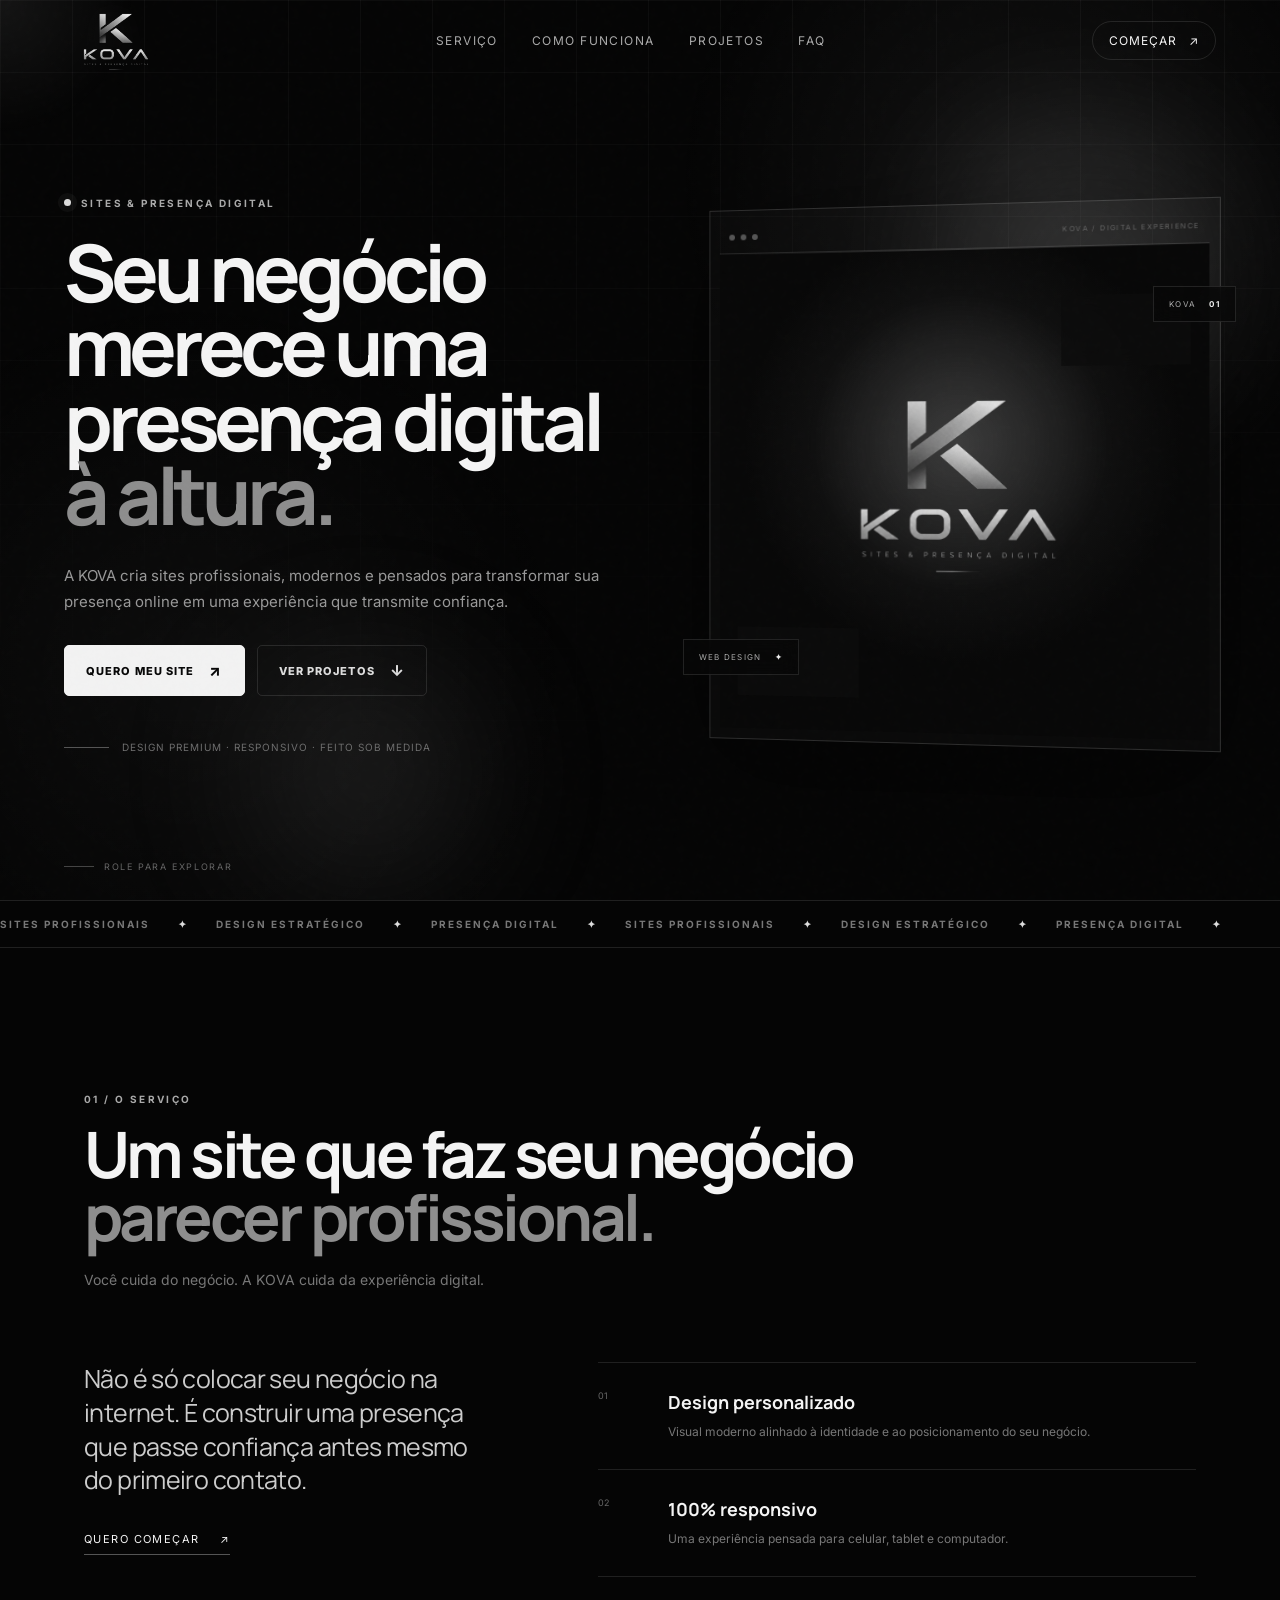
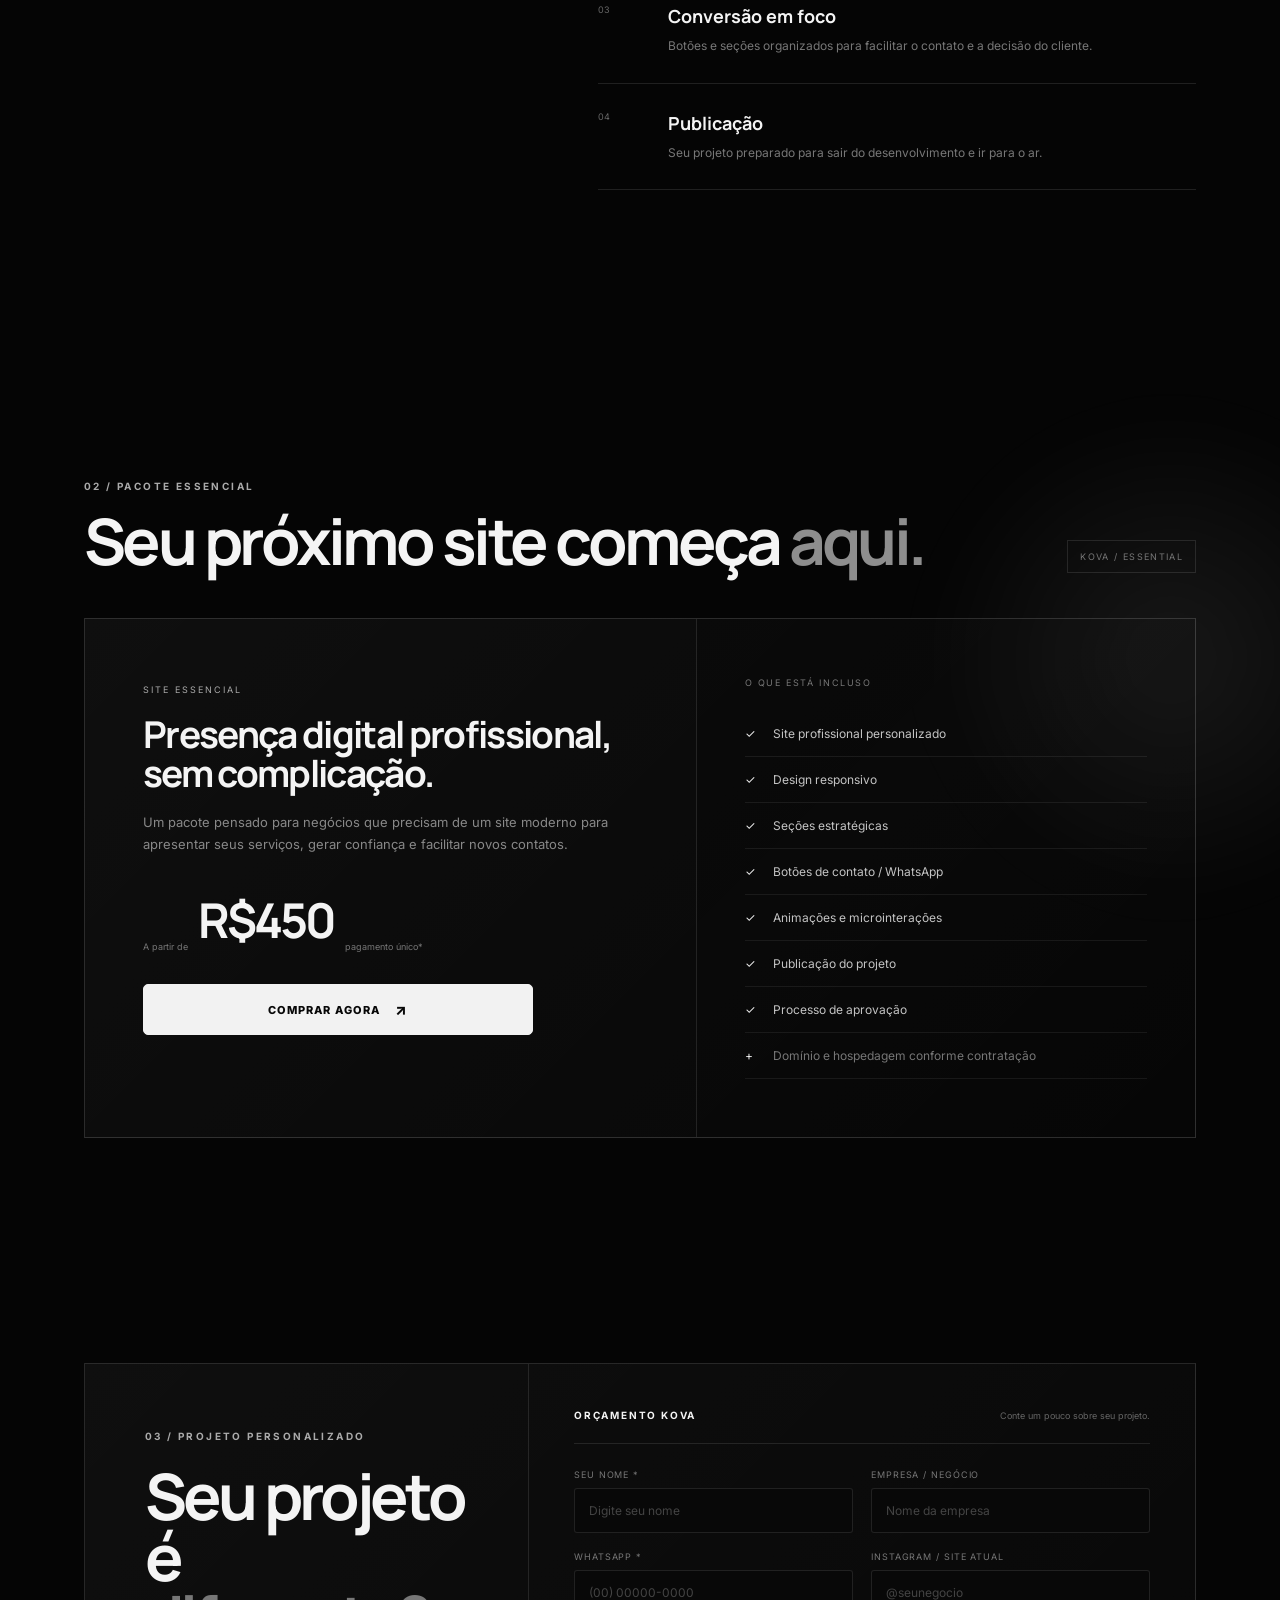
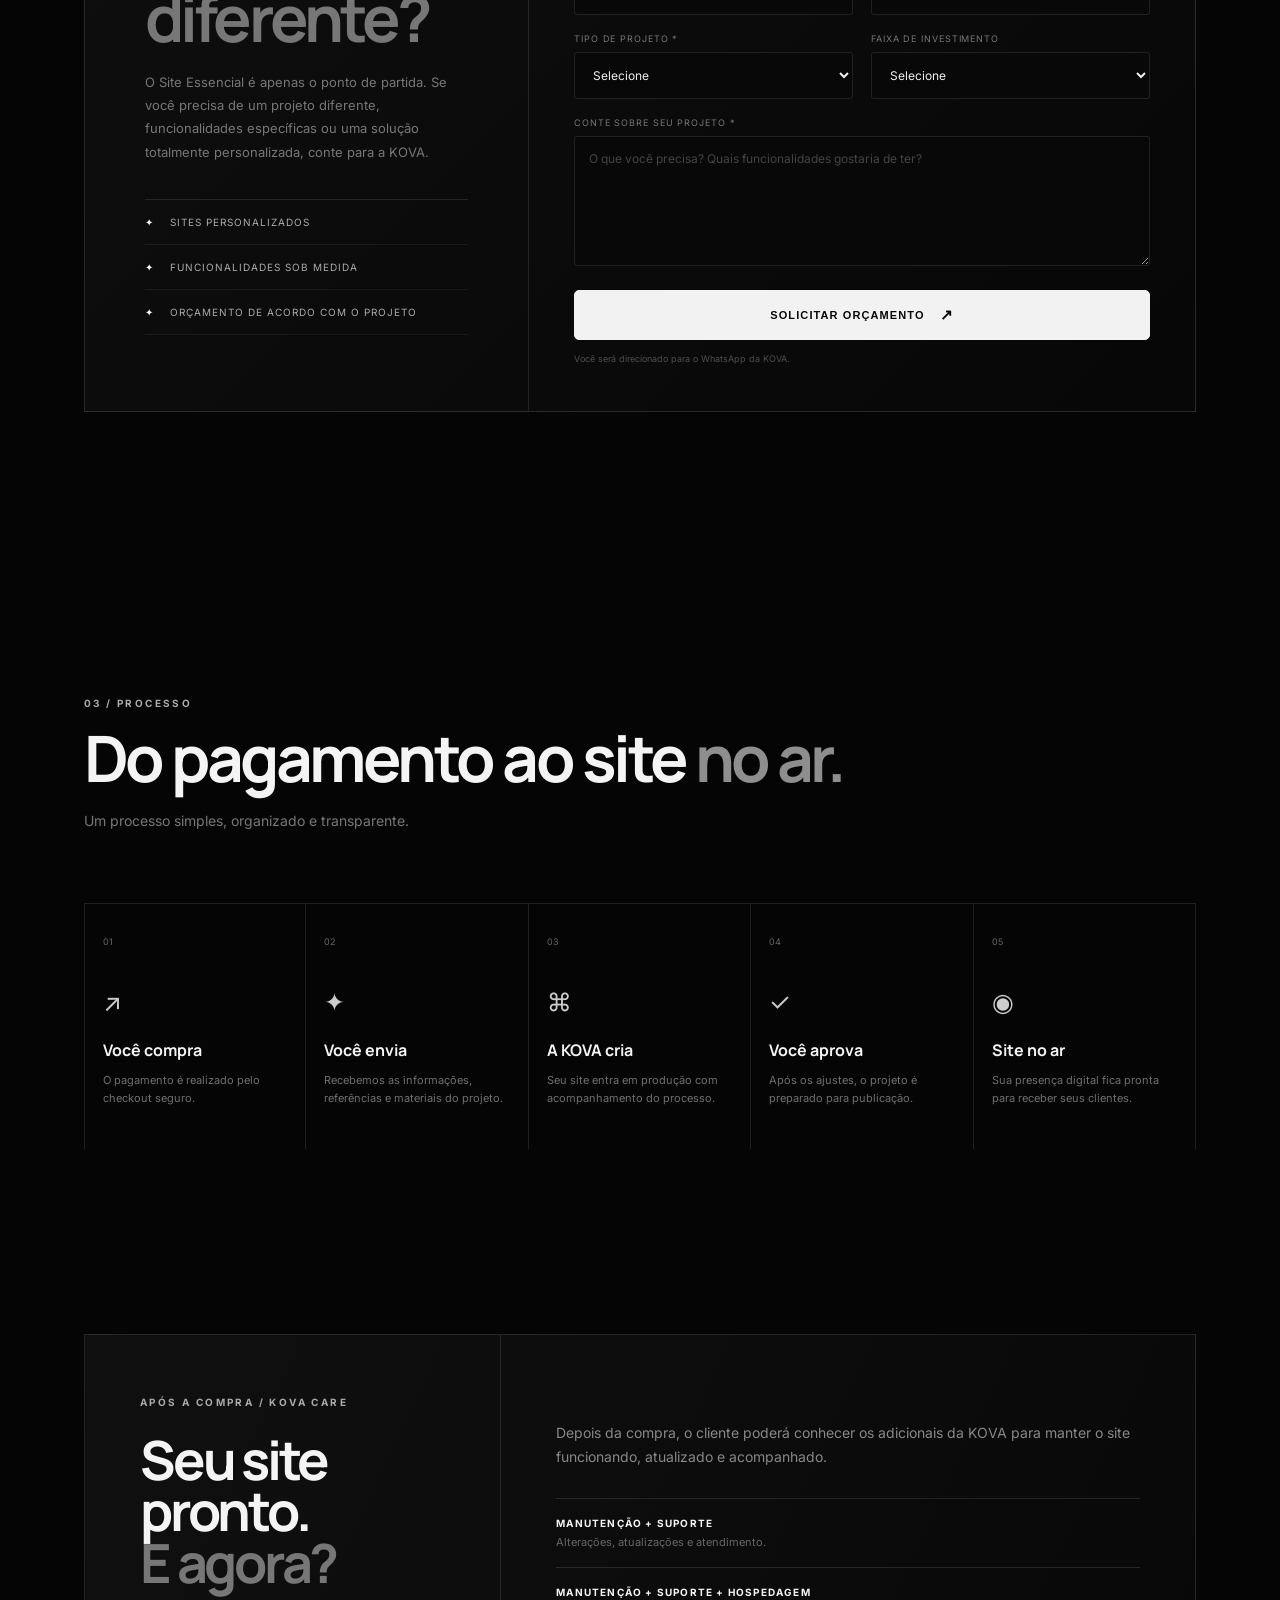
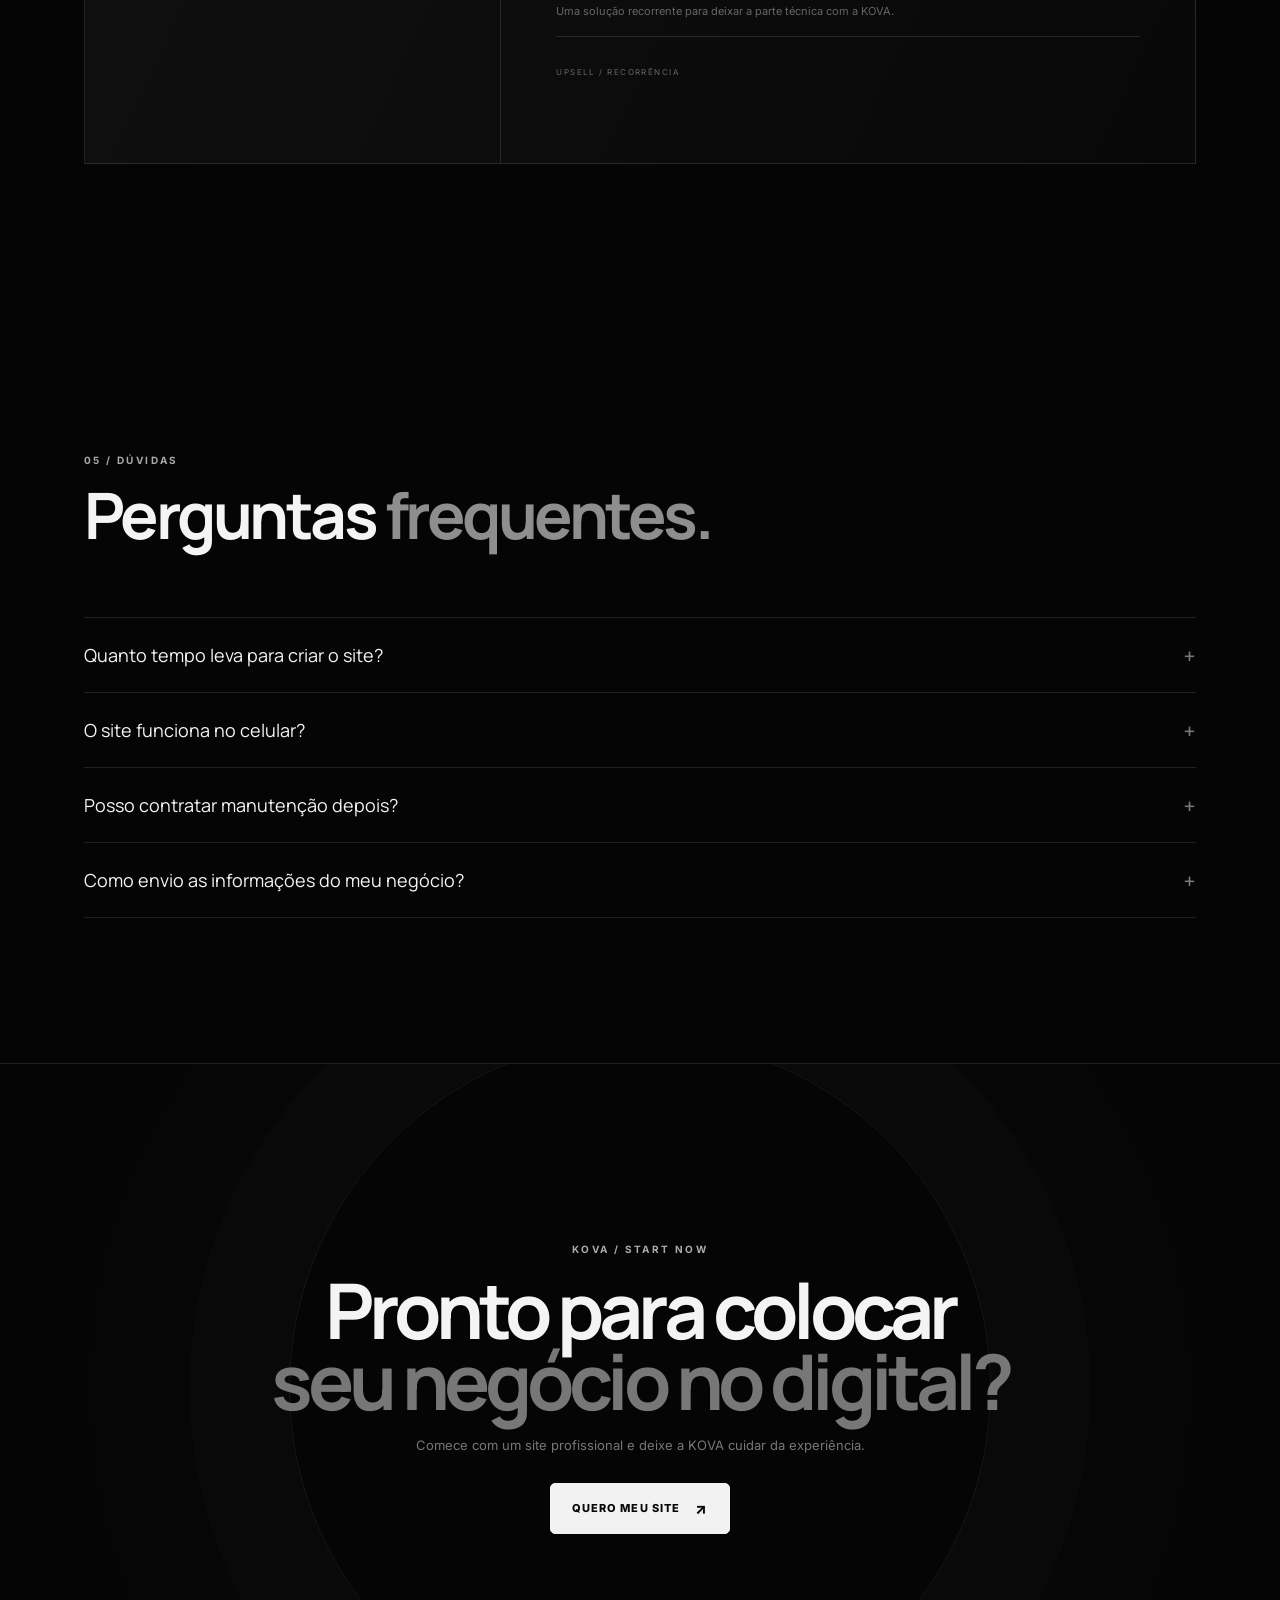
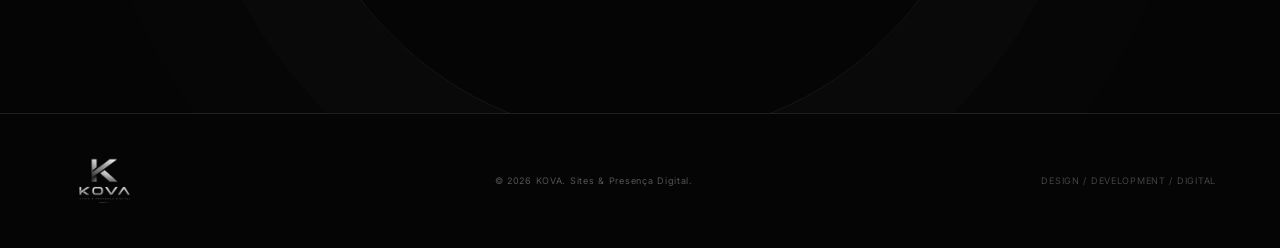
==== index.html @ ad733128 "Add files via upload" ====
<!DOCTYPE html>
<html lang="pt-BR">
<head>
  <meta charset="UTF-8">
  <meta name="viewport" content="width=device-width, initial-scale=1.0">
  <meta name="description" content="KOVA — Sites & Presença Digital. Sites profissionais para negócios que querem crescer no digital.">
  <title>KOVA AGENCYA-Sites & Presença Digital</title>
  <link rel="preconnect" href="https://fonts.googleapis.com">
  <link rel="preconnect" href="https://fonts.gstatic.com" crossorigin>
  <link href="https://fonts.googleapis.com/css2?family=Inter:wght@400;500;600;700;800&family=Manrope:wght@500;600;700;800&display=swap" rel="stylesheet">
  <link rel="stylesheet" href="style.css">
</head>
<body>
  <div class="noise"></div>
  <div class="cursor-glow"></div>

  <header class="header" id="header">
    <a class="brand" href="#inicio" aria-label="KOVA">
      <img src="kova-logo.png" alt="KOVA — Sites & Presença Digital">
    </a>
    <nav class="nav">
      <a href="#servico">Serviço</a>
      <a href="#processo">Como funciona</a>
      <a href="#projetos">Projetos</a>
      <a href="#faq">FAQ</a>
    </nav>
    <a class="header-cta" href="#comprar">Começar <span>↗</span></a>
    <button class="menu-btn" aria-label="Abrir menu"><span></span><span></span></button>
  </header>

  <main id="inicio">
    <section class="hero">
      <div class="hero-grid"></div>
      <div class="orb orb-a"></div>
      <div class="orb orb-b"></div>

      <div class="hero-content reveal">
        <div class="eyebrow"><span class="pulse"></span> SITES & PRESENÇA DIGITAL</div>
        <h1>Seu negócio merece uma presença digital <em>à altura.</em></h1>
        <p class="hero-copy">
          A KOVA cria sites profissionais, modernos e pensados para transformar sua presença online em uma experiência que transmite confiança.
        </p>
        <div class="hero-actions">
          <a class="btn btn-primary magnetic" href="#comprar">Quero meu site <span>↗</span></a>
          <a class="btn btn-ghost" href="#projetos">Ver projetos <span>↓</span></a>
        </div>
        <div class="hero-proof">
          <div class="proof-line"></div>
          <span>Design premium · Responsivo · Feito sob medida</span>
        </div>
      </div>

      <div class="hero-visual reveal delay-2">
        <div class="visual-frame">
          <div class="frame-top">
            <span class="window-dot"></span><span class="window-dot"></span><span class="window-dot"></span>
            <span class="frame-label">KOVA / DIGITAL EXPERIENCE</span>
          </div>
          <div class="visual-screen">
            <div class="screen-glow"></div>
            <div class="screen-logo">
              <img src="kova-logo.png" alt="">
            </div>
            <div class="screen-card card-one"><span>01</span><b>Presença</b><small>que posiciona.</small></div>
            <div class="screen-card card-two"><span>02</span><b>Design</b><small>que comunica.</small></div>
            <div class="scan-line"></div>
          </div>
        </div>
        <div class="float-tag tag-one">WEB DESIGN <b>✦</b></div>
        <div class="float-tag tag-two">KOVA <b>01</b></div>
      </div>
      <div class="scroll-note"><span></span> role para explorar</div>
    </section>

    <section class="marquee-section" aria-hidden="true">
      <div class="marquee-track">
        <span>SITES PROFISSIONAIS</span><i>✦</i><span>DESIGN ESTRATÉGICO</span><i>✦</i><span>PRESENÇA DIGITAL</span><i>✦</i>
        <span>SITES PROFISSIONAIS</span><i>✦</i><span>DESIGN ESTRATÉGICO</span><i>✦</i><span>PRESENÇA DIGITAL</span><i>✦</i>
      </div>
    </section>

    <section class="section service" id="servico">
      <div class="section-heading reveal">
        <div class="section-kicker">01 / O SERVIÇO</div>
        <h2>Um site que faz seu negócio <span>parecer profissional.</span></h2>
        <p>Você cuida do negócio. A KOVA cuida da experiência digital.</p>
      </div>

      <div class="service-grid">
        <div class="service-copy reveal">
          <p class="large-text">Não é só colocar seu negócio na internet. É construir uma presença que passe confiança antes mesmo do primeiro contato.</p>
          <a href="#comprar" class="text-link">Quero começar <span>↗</span></a>
        </div>
        <div class="features">
          <article class="feature reveal"><span class="feature-number">01</span><div><h3>Design personalizado</h3><p>Visual moderno alinhado à identidade e ao posicionamento do seu negócio.</p></div></article>
          <article class="feature reveal"><span class="feature-number">02</span><div><h3>100% responsivo</h3><p>Uma experiência pensada para celular, tablet e computador.</p></div></article>
          <article class="feature reveal"><span class="feature-number">03</span><div><h3>Conversão em foco</h3><p>Botões e seções organizados para facilitar o contato e a decisão do cliente.</p></div></article>
          <article class="feature reveal"><span class="feature-number">04</span><div><h3>Publicação</h3><p>Seu projeto preparado para sair do desenvolvimento e ir para o ar.</p></div></article>
        </div>
      </div>
    </section>

    <section class="section package" id="comprar">
      <div class="package-glow"></div>
      <div class="package-head reveal">
        <div>
          <div class="section-kicker">02 / PACOTE ESSENCIAL</div>
          <h2>Seu próximo site começa <span>aqui.</span></h2>
        </div>
        <div class="package-badge">KOVA / ESSENTIAL</div>
      </div>

      <div class="package-card reveal">
        <div class="package-main">
          <span class="package-label">SITE ESSENCIAL</span>
          <h3>Presença digital profissional, sem complicação.</h3>
          <p>Um pacote pensado para negócios que precisam de um site moderno para apresentar seus serviços, gerar confiança e facilitar novos contatos.</p>
          <div class="price"><small>A partir de</small><strong>R$450</strong><small>pagamento único*</small></div>
          <a class="btn btn-primary full magnetic" href="https://pay.kiwify.com.br/kYKpDOh" target="_blank" rel="noopener">Comprar agora <span>↗</span></a>
          <small class="fineprint"></small>
        </div>
        <div class="package-list">
          <div class="included-title">O que está incluso</div>
          <div class="included"><span>✓</span> Site profissional personalizado</div>
          <div class="included"><span>✓</span> Design responsivo</div>
          <div class="included"><span>✓</span> Seções estratégicas</div>
          <div class="included"><span>✓</span> Botões de contato / WhatsApp</div>
          <div class="included"><span>✓</span> Animações e microinterações</div>
          <div class="included"><span>✓</span> Publicação do projeto</div>
          <div class="included"><span>✓</span> Processo de aprovação</div>
          <div class="included muted"><span>+</span> Domínio e hospedagem conforme contratação</div>
        </div>
      </div>
    </section>
<!-- ORÇAMENTO PERSONALIZADO -->
<section class="quote-section" id="orcamento">
  <div class="quote-container">

    <div class="quote-content">
      <span class="section-kicker">03 / PROJETO PERSONALIZADO</span>

      <h2>
        Seu projeto é
        <span>diferente?</span>
      </h2>

      <p>
        O Site Essencial é apenas o ponto de partida.
        Se você precisa de um projeto diferente, funcionalidades
        específicas ou uma solução totalmente personalizada,
        conte para a KOVA.
      </p>

      <div class="quote-benefits">
        <div>
          <span>✦</span>
          Sites personalizados
        </div>

        <div>
          <span>✦</span>
          Funcionalidades sob medida
        </div>

        <div>
          <span>✦</span>
          Orçamento de acordo com o projeto
        </div>
      </div>
    </div>

    <div class="quote-form-box">

      <div class="form-title">
        <strong>ORÇAMENTO KOVA</strong>
        <span>Conte um pouco sobre seu projeto.</span>
      </div>

      <form id="quoteForm">

        <div class="form-row">

          <label>
            Seu nome *
            <input
              type="text"
              name="nome"
              placeholder="Digite seu nome"
              required
            >
          </label>

          <label>
            Empresa / negócio
            <input
              type="text"
              name="empresa"
              placeholder="Nome da empresa"
            >
          </label>

        </div>

        <div class="form-row">

          <label>
            WhatsApp *
            <input
              type="tel"
              name="whatsapp"
              placeholder="(00) 00000-0000"
              required
            >
          </label>

          <label>
            Instagram / site atual
            <input
              type="text"
              name="instagram"
              placeholder="@seunegocio"
            >
          </label>

        </div>

        <div class="form-row">

          <label>
            Tipo de projeto *
            <select name="tipo" required>
              <option value="">Selecione</option>
              <option>Site institucional</option>
              <option>Landing Page</option>
              <option>Portfólio</option>
              <option>Loja virtual</option>
              <option>Sistema / plataforma</option>
              <option>Outro</option>
            </select>
          </label>

          <label>
            Faixa de investimento
            <select name="orcamento">
              <option value="">Selecione</option>
              <option>Até R$ 500</option>
              <option>R$ 500 – R$ 1.000</option>
              <option>R$ 1.000 – R$ 2.500</option>
              <option>R$ 2.500+</option>
              <option>Ainda não sei</option>
            </select>
          </label>

        </div>

        <label class="textarea-label">
          Conte sobre seu projeto *
          <textarea
            name="projeto"
            placeholder="O que você precisa? Quais funcionalidades gostaria de ter?"
            required
          ></textarea>
        </label>

        <button type="submit" class="btn btn-primary quote-button">
          Solicitar orçamento
          <span>↗</span>
        </button>

        <small class="form-note">
          Você será direcionado para o WhatsApp da KOVA.
        </small>

      </form>

    </div>

  </div>
</section>
    
    <section class="section process" id="processo">
      <div class="section-heading reveal">
        <div class="section-kicker">03 / PROCESSO</div>
        <h2>Do pagamento ao site <span>no ar.</span></h2>
        <p>Um processo simples, organizado e transparente.</p>
      </div>

      <div class="process-line">
        <article class="process-step reveal"><span>01</span><div class="step-icon">↗</div><h3>Você compra</h3><p>O pagamento é realizado pelo checkout seguro.</p></article>
        <article class="process-step reveal"><span>02</span><div class="step-icon">✦</div><h3>Você envia</h3><p>Recebemos as informações, referências e materiais do projeto.</p></article>
        <article class="process-step reveal"><span>03</span><div class="step-icon">⌘</div><h3>A KOVA cria</h3><p>Seu site entra em produção com acompanhamento do processo.</p></article>
        <article class="process-step reveal"><span>04</span><div class="step-icon">✓</div><h3>Você aprova</h3><p>Após os ajustes, o projeto é preparado para publicação.</p></article>
        <article class="process-step reveal"><span>05</span><div class="step-icon">◉</div><h3>Site no ar</h3><p>Sua presença digital fica pronta para receber seus clientes.</p></article>
      </div>
    </section>

    <section class="section upsell">
      <div class="upsell-card reveal">
        <div class="upsell-side">
          <span class="section-kicker">APÓS A COMPRA / KOVA CARE</span>
          <h2>Seu site pronto. <br><span>E agora?</span></h2>
        </div>
        <div class="upsell-copy">
          <p>Depois da compra, o cliente poderá conhecer os adicionais da KOVA para manter o site funcionando, atualizado e acompanhado.</p>
          <div class="upsell-options">
            <div><b>MANUTENÇÃO + SUPORTE</b><span>Alterações, atualizações e atendimento.</span></div>
            <div><b>MANUTENÇÃO + SUPORTE + HOSPEDAGEM</b><span>Uma solução recorrente para deixar a parte técnica com a KOVA.</span></div>
          </div>
          <span class="upsell-tag">UPSELL / RECORRÊNCIA</span>
        </div>
      </div>
    </section>

    <section class="section faq" id="faq">
      <div class="section-heading reveal">
        <div class="section-kicker">05 / DÚVIDAS</div>
        <h2>Perguntas <span>frequentes.</span></h2>
      </div>
      <div class="faq-list">
        <details class="reveal"><summary>Quanto tempo leva para criar o site?<span>+</span></summary><p>O prazo varia de acordo com o projeto e com a velocidade do envio dos materiais. O prazo final é alinhado no início do atendimento.</p></details>
        <details class="reveal"><summary>O site funciona no celular?<span>+</span></summary><p>Sim. O projeto é desenvolvido de forma responsiva para diferentes tamanhos de tela.</p></details>
        <details class="reveal"><summary>Posso contratar manutenção depois?<span>+</span></summary><p>Sim. A proposta da KOVA inclui uma opção de contratação recorrente de manutenção e suporte após a compra.</p></details>
        <details class="reveal"><summary>Como envio as informações do meu negócio?<span>+</span></summary><p>Após a compra, a KOVA pode direcionar você para um formulário, CRM ou WhatsApp para organizar briefing, textos, imagens e referências.</p></details>
      </div>
    </section>

    <section class="final-cta">
      <div class="final-orbit"></div>
      <div class="reveal">
        <div class="section-kicker">KOVA / START NOW</div>
        <h2>Pronto para colocar<br><span>seu negócio no digital?</span></h2>
        <p>Comece com um site profissional e deixe a KOVA cuidar da experiência.</p>
        <a class="btn btn-primary magnetic" href="#comprar">Quero meu site <span>↗</span></a>
      </div>
    </section>
  </main>

  <footer class="footer">
    <div class="footer-brand"><img src="kova-logo.png" alt="KOVA"></div>
    <div>© 2026 KOVA. Sites & Presença Digital.</div>
    <div class="footer-right">DESIGN / DEVELOPMENT / DIGITAL</div>
  </footer>

  <script src="script.js"></script>
</body>
</html>
---- style.css ----
*{margin:0;padding:0;box-sizing:border-box}
:root{--bg:#050505;--surface:#0b0b0b;--surface2:#111;--line:rgba(255,255,255,.11);--text:#f4f4f4;--muted:#969696;--silver:#cfcfcf;--max:1240px}
html{scroll-behavior:smooth}
body{font-family:Inter,Arial,sans-serif;background:var(--bg);color:var(--text);overflow-x:hidden}
body:before{content:"";position:fixed;inset:0;background:radial-gradient(circle at 80% 20%,rgba(255,255,255,.055),transparent 28%),radial-gradient(circle at 15% 75%,rgba(255,255,255,.035),transparent 30%);pointer-events:none;z-index:-3}
.noise{position:fixed;inset:0;opacity:.035;pointer-events:none;z-index:20;background-image:url("data:image/svg+xml,%3Csvg viewBox='0 0 160 160' xmlns='http://www.w3.org/2000/svg'%3E%3Cfilter id='n'%3E%3CfeTurbulence type='fractalNoise' baseFrequency='.8' numOctaves='4' stitchTiles='stitch'/%3E%3C/filter%3E%3Crect width='100%25' height='100%25' filter='url(%23n)' opacity='.35'/%3E%3C/svg%3E")}
.cursor-glow{position:fixed;width:280px;height:280px;border-radius:50%;background:radial-gradient(circle,rgba(255,255,255,.065),transparent 68%);transform:translate(-50%,-50%);pointer-events:none;z-index:-1}
a{color:inherit;text-decoration:none}.header{height:82px;position:fixed;top:0;left:0;right:0;z-index:50;display:flex;align-items:center;justify-content:space-between;padding:0 5vw;border-bottom:1px solid transparent;transition:.35s;background:rgba(5,5,5,0)}
.header.scrolled{background:rgba(5,5,5,.78);backdrop-filter:blur(18px);border-color:var(--line)}
.brand img{width:105px;height:auto;display:block;filter:drop-shadow(0 0 14px rgba(255,255,255,.08))}
.nav{display:flex;gap:34px;font-size:12px;text-transform:uppercase;letter-spacing:.12em;color:#aaa}.nav a{transition:.25s}.nav a:hover{color:#fff}
.header-cta{border:1px solid var(--line);padding:11px 16px;border-radius:100px;font-size:12px;text-transform:uppercase;letter-spacing:.08em}.header-cta span{margin-left:8px}.menu-btn{display:none;background:none;border:0;color:#fff}
.hero{min-height:100svh;position:relative;display:grid;grid-template-columns:1fr .9fr;align-items:center;gap:5vw;max-width:1400px;margin:auto;padding:130px 5vw 80px;overflow:hidden}
.hero-grid{position:absolute;inset:0;background-image:linear-gradient(rgba(255,255,255,.035) 1px,transparent 1px),linear-gradient(90deg,rgba(255,255,255,.035) 1px,transparent 1px);background-size:72px 72px;mask-image:linear-gradient(to bottom,black,transparent 85%);pointer-events:none}
.hero-content{position:relative;z-index:2}.eyebrow,.section-kicker{font-size:10px;letter-spacing:.24em;color:#aaa;font-weight:700}.eyebrow{display:flex;align-items:center;gap:10px;margin-bottom:26px}.pulse{width:7px;height:7px;border-radius:50%;background:#ddd;box-shadow:0 0 0 6px rgba(255,255,255,.04);animation:pulse 1.8s infinite}
h1,h2,h3{font-family:Manrope,Inter,sans-serif}h1{font-size:clamp(48px,6.2vw,92px);line-height:.94;letter-spacing:-.065em;max-width:820px}h1 em,h2 span,.large-text span{font-style:normal;color:#8e8e8e}
.hero-copy{max-width:590px;color:#999;line-height:1.75;font-size:15px;margin:30px 0}.hero-actions{display:flex;gap:12px;flex-wrap:wrap}.btn{display:inline-flex;align-items:center;justify-content:center;gap:15px;padding:15px 21px;border-radius:5px;text-transform:uppercase;font-size:11px;font-weight:800;letter-spacing:.1em;transition:transform .3s,background .3s,border .3s}.btn span{font-size:15px}.btn-primary{background:#f2f2f2;color:#080808;border:1px solid #f2f2f2}.btn-primary:hover{background:#fff;transform:translateY(-3px)}.btn-ghost{border:1px solid var(--line);color:#ddd}.btn-ghost:hover{border-color:#777;transform:translateY(-3px)}
.hero-proof{display:flex;align-items:center;gap:13px;margin-top:45px;color:#6e6e6e;font-size:10px;text-transform:uppercase;letter-spacing:.1em}.proof-line{height:1px;width:45px;background:#555}
.hero-visual{position:relative;z-index:2;display:flex;justify-content:center;align-items:center}.visual-frame{width:min(540px,100%);aspect-ratio:1/1.05;border:1px solid rgba(255,255,255,.14);padding:10px;background:rgba(255,255,255,.018);box-shadow:0 30px 100px rgba(0,0,0,.55);transform:perspective(1200px) rotateY(-7deg);animation:float 6s ease-in-out infinite}.frame-top{height:34px;display:flex;align-items:center;gap:6px;border-bottom:1px solid var(--line);padding:0 10px}.window-dot{width:6px;height:6px;border-radius:50%;background:#555}.frame-label{margin-left:auto;font-size:7px;letter-spacing:.2em;color:#666}.visual-screen{position:relative;height:calc(100% - 34px);overflow:hidden;background:radial-gradient(circle at 50% 40%,#202020,#080808 58%)}.screen-glow{position:absolute;width:330px;height:330px;left:50%;top:40%;transform:translate(-50%,-50%);border-radius:50%;background:radial-gradient(circle,rgba(255,255,255,.13),transparent 66%);filter:blur(5px)}.screen-logo{position:absolute;left:50%;top:48%;transform:translate(-50%,-50%);width:65%;opacity:.9}.screen-logo img{width:100%;display:block}.screen-card{position:absolute;padding:13px 16px;background:rgba(12,12,12,.78);border:1px solid rgba(255,255,255,.13);backdrop-filter:blur(10px);display:flex;flex-direction:column;gap:3px;min-width:125px}.screen-card span{font-size:8px;color:#777}.screen-card b{font-size:12px}.screen-card small{font-size:8px;color:#777}.card-one{left:4%;bottom:7%}.card-two{right:4%;top:10%}.scan-line{position:absolute;left:0;right:0;height:1px;background:linear-gradient(90deg,transparent,#fff,transparent);opacity:.18;animation:scan 4s linear infinite}.float-tag{position:absolute;border:1px solid var(--line);background:rgba(7,7,7,.72);backdrop-filter:blur(10px);padding:12px 15px;font-size:8px;letter-spacing:.16em;color:#aaa}.float-tag b{color:#eee;margin-left:10px}.tag-one{left:-18px;bottom:13%;animation:float 5s 1s ease-in-out infinite}.tag-two{right:-20px;top:15%;animation:float 5s .3s ease-in-out infinite}
.orb{position:absolute;border-radius:50%;filter:blur(80px);opacity:.14;pointer-events:none}.orb-a{width:260px;height:260px;background:#fff;right:5%;top:15%}.orb-b{width:220px;height:220px;background:#aaa;left:20%;bottom:2%}.scroll-note{position:absolute;bottom:28px;left:5vw;font-size:9px;color:#666;text-transform:uppercase;letter-spacing:.18em;display:flex;gap:10px;align-items:center}.scroll-note span{width:30px;height:1px;background:#444}
.marquee-section{overflow:hidden;border-top:1px solid var(--line);border-bottom:1px solid var(--line);padding:17px 0}.marquee-track{width:max-content;display:flex;align-items:center;gap:28px;animation:marquee 24s linear infinite;color:#777;font-size:10px;font-weight:700;letter-spacing:.2em}.marquee-track i{font-style:normal;color:#ddd}
.section{max-width:1240px;margin:auto;padding:145px 5vw}.section-heading{max-width:850px;margin-bottom:70px}.section-heading h2,.package-head h2{font-size:clamp(38px,5vw,68px);line-height:.98;letter-spacing:-.055em;margin-top:18px}.section-heading p{color:#777;margin-top:20px;line-height:1.7;font-size:14px}
.service-grid{display:grid;grid-template-columns:.8fr 1.2fr;gap:9vw}.large-text{font-family:Manrope,sans-serif;font-size:25px;line-height:1.35;letter-spacing:-.025em;color:#ccc;max-width:440px}.text-link{display:inline-flex;margin-top:35px;padding-bottom:8px;border-bottom:1px solid #555;font-size:11px;text-transform:uppercase;letter-spacing:.13em}.text-link span{margin-left:20px}.features{border-top:1px solid var(--line)}.feature{display:grid;grid-template-columns:50px 1fr;gap:20px;padding:27px 0;border-bottom:1px solid var(--line)}.feature-number{font-size:9px;color:#666}.feature h3{font-size:18px;margin-bottom:8px}.feature p{font-size:12px;color:#777;line-height:1.65;max-width:520px}
.package{position:relative}.package-glow{position:absolute;width:550px;height:550px;right:-15%;top:5%;background:radial-gradient(circle,rgba(255,255,255,.08),transparent 65%);filter:blur(30px);pointer-events:none}.package-head{display:flex;justify-content:space-between;align-items:end;margin-bottom:45px;position:relative}.package-badge{font-size:9px;letter-spacing:.15em;color:#777;border:1px solid var(--line);padding:10px 12px}.package-card{display:grid;grid-template-columns:1.1fr .9fr;border:1px solid rgba(255,255,255,.14);background:linear-gradient(135deg,rgba(255,255,255,.045),rgba(255,255,255,.012));position:relative;overflow:hidden}.package-main{padding:58px}.package-label{font-size:9px;letter-spacing:.22em;color:#aaa}.package-main h3{font-size:37px;line-height:1.05;letter-spacing:-.045em;max-width:580px;margin:18px 0}.package-main>p{color:#888;line-height:1.7;font-size:13px;max-width:520px}.price{margin:32px 0;display:flex;align-items:end;gap:10px}.price small{font-size:9px;color:#777}.price strong{font-family:Manrope;font-size:48px;letter-spacing:-.06em}.full{width:min(100%,390px)}.fineprint{display:block;color:#555;font-size:9px;margin-top:12px}.package-list{border-left:1px solid var(--line);padding:58px 48px;background:rgba(0,0,0,.18)}.included-title{font-size:9px;text-transform:uppercase;letter-spacing:.18em;color:#777;margin-bottom:23px}.included{font-size:12px;color:#c4c4c4;padding:15px 0;border-bottom:1px solid rgba(255,255,255,.07)}.included span{display:inline-block;width:25px;color:#eee}.included.muted{color:#777}
.process-line{display:grid;grid-template-columns:repeat(5,1fr);border-top:1px solid var(--line)}.process-step{padding:25px 18px 0;border-right:1px solid var(--line);min-height:245px}.process-step:first-child{border-left:1px solid var(--line)}.process-step>span{font-size:9px;color:#666}.step-icon{font-size:25px;margin:38px 0 22px;color:#ccc}.process-step h3{font-size:16px;margin-bottom:10px}.process-step p{font-size:11px;color:#707070;line-height:1.65}
.projects{max-width:1400px}.project-grid{display:grid;grid-template-columns:repeat(3,1fr);gap:12px}.project-card{height:460px;position:relative;overflow:hidden;border:1px solid var(--line);padding:28px;display:flex;flex-direction:column;justify-content:space-between;transition:transform .4s,border .4s}.project-card:hover{transform:translateY(-7px);border-color:#555}.project-card:before{content:"";position:absolute;inset:0;background:linear-gradient(135deg,rgba(255,255,255,.08),transparent 50%);opacity:.7}.project-dark{background:linear-gradient(145deg,#1a1a1a,#070707)}.project-photo{background:linear-gradient(145deg,#252525,#0c0c0c)}.project-tech{background:radial-gradient(circle at 70% 30%,#292929,#070707 60%)}.project-number,.project-type,.project-title,.project-arrow{position:relative;z-index:1}.project-number{font-size:10px;color:#777}.project-type{font-size:8px;letter-spacing:.18em;color:#888}.project-title{font-family:Manrope;font-size:28px;line-height:.94;letter-spacing:-.05em}.project-title em{font-style:normal;color:#777}.project-arrow{font-size:20px;position:absolute;right:28px;bottom:28px}.project-note{font-size:9px;color:#555;margin-top:15px}
.upsell{padding-top:40px}.upsell-card{display:grid;grid-template-columns:.75fr 1.25fr;border:1px solid var(--line);background:linear-gradient(115deg,#101010,#080808);min-height:430px}.upsell-side{padding:55px;border-right:1px solid var(--line)}.upsell-side h2{font-size:54px;line-height:.95;letter-spacing:-.06em;margin-top:24px}.upsell-side h2 span{color:#777}.upsell-copy{padding:55px;display:flex;flex-direction:column;justify-content:center}.upsell-copy>p{color:#888;line-height:1.7;font-size:14px;max-width:580px}.upsell-options{margin:30px 0}.upsell-options div{padding:18px 0;border-top:1px solid var(--line);display:flex;flex-direction:column;gap:6px}.upsell-options div:last-child{border-bottom:1px solid var(--line)}.upsell-options b{font-size:10px;letter-spacing:.12em}.upsell-options span{font-size:11px;color:#666}.upsell-tag{font-size:8px;color:#666;letter-spacing:.18em}
.faq-list{border-top:1px solid var(--line)}details{border-bottom:1px solid var(--line)}summary{list-style:none;cursor:pointer;padding:25px 0;font-family:Manrope;font-size:18px;display:flex;justify-content:space-between}summary::-webkit-details-marker{display:none}summary span{color:#777;font-family:Inter;font-size:20px;transition:.3s}details[open] summary span{transform:rotate(45deg);color:#fff}details p{color:#777;font-size:12px;line-height:1.7;padding:0 50px 25px 0;max-width:760px}
.final-cta{min-height:650px;display:flex;align-items:center;justify-content:center;text-align:center;position:relative;overflow:hidden;border-top:1px solid var(--line)}.final-cta:before{content:"";position:absolute;width:700px;height:700px;border:1px solid rgba(255,255,255,.07);border-radius:50%;box-shadow:0 0 0 100px rgba(255,255,255,.012),0 0 0 200px rgba(255,255,255,.008)}.final-cta h2{font-size:clamp(45px,6vw,82px);line-height:.92;letter-spacing:-.065em;margin:20px 0}.final-cta h2 span{color:#777}.final-cta p{color:#777;font-size:13px;margin-bottom:30px}.footer{min-height:100px;border-top:1px solid var(--line);display:flex;align-items:center;justify-content:space-between;padding:25px 5vw;color:#555;font-size:9px;letter-spacing:.08em}.footer-brand img{width:82px}.footer-right{color:#444}
.reveal{opacity:0;transform:translateY(28px);transition:opacity .8s ease,transform .8s ease}.reveal.visible{opacity:1;transform:translateY(0)}.delay-2{transition-delay:.2s}
@keyframes pulse{50%{box-shadow:0 0 0 10px rgba(255,255,255,0)}}@keyframes float{0%,100%{transform:translateY(0) rotateY(-7deg)}50%{transform:translateY(-10px) rotateY(-7deg)}}@keyframes scan{0%{top:0}100%{top:100%}}@keyframes marquee{to{transform:translateX(-50%)}}
@media(max-width:900px){.nav{display:none}.header{padding:0 6vw}.menu-btn{display:flex;flex-direction:column;gap:5px}.menu-btn span{width:23px;height:1px;background:#fff}.hero{grid-template-columns:1fr;padding:125px 6vw 80px;min-height:auto}.hero-content{padding-top:20px}.hero-visual{margin-top:45px}.visual-frame{transform:none;width:min(520px,100%)}.float-tag{display:none}.scroll-note{display:none}.section{padding:105px 6vw}.service-grid,.package-card,.upsell-card{grid-template-columns:1fr}.package-list{border-left:0;border-top:1px solid var(--line)}.package-main,.package-list,.upsell-side,.upsell-copy{padding:40px 30px}.upsell-side{border-right:0;border-bottom:1px solid var(--line)}.process-line{grid-template-columns:1fr 1fr}.process-step{min-height:220px}.project-grid{grid-template-columns:1fr}.project-card{height:390px}.package-head{display:block}.package-badge{display:inline-block;margin-top:20px}.footer{flex-wrap:wrap;gap:15px}.footer-right{display:none}}
@media(max-width:560px){h1{font-size:47px}.hero-copy{font-size:13px}.hero-actions{display:grid}.btn{width:100%}.visual-frame{aspect-ratio:1/1.05}.section-heading{margin-bottom:48px}.section-heading h2,.package-head h2{font-size:43px}.large-text{font-size:22px}.package-main h3{font-size:30px}.price strong{font-size:42px}.process-line{grid-template-columns:1fr}.process-step{border-left:1px solid var(--line);min-height:auto;padding:25px}.step-icon{margin:25px 0 15px}.project-card{height:350px}.upsell-side h2{font-size:45px}.final-cta{padding:80px 6vw;min-height:560px}.final-cta h2{font-size:48px}.footer{font-size:8px}}

@media(max-width:900px){
  .nav.mobile-open{display:flex;position:absolute;top:82px;left:0;right:0;background:rgba(5,5,5,.97);backdrop-filter:blur(18px);padding:24px 6vw;flex-direction:column;gap:22px;border-bottom:1px solid var(--line)}
}
/* =========================
   ORÇAMENTO PERSONALIZADO
========================= */

.quote-section {
  max-width: 1240px;
  margin: 0 auto;
  padding: 80px 5vw 140px;
}

.quote-container {
  display: grid;
  grid-template-columns: .8fr 1.2fr;
  border: 1px solid rgba(255,255,255,.12);
  background:
    linear-gradient(
      135deg,
      rgba(255,255,255,.045),
      rgba(255,255,255,.01)
    );
  overflow: hidden;
}

.quote-content {
  padding: 60px;
  border-right: 1px solid rgba(255,255,255,.1);
}

.quote-content h2 {
  font-family: Manrope, sans-serif;
  font-size: clamp(42px,5vw,68px);
  line-height: .95;
  letter-spacing: -.06em;
  margin: 22px 0;
}

.quote-content h2 span {
  display: block;
  color: #777;
}

.quote-content p {
  color: #777;
  font-size: 13px;
  line-height: 1.8;
  max-width: 430px;
}

.quote-benefits {
  margin-top: 35px;
  border-top: 1px solid rgba(255,255,255,.1);
}

.quote-benefits div {
  padding: 16px 0;
  border-bottom: 1px solid rgba(255,255,255,.06);
  font-size: 10px;
  color: #aaa;
  text-transform: uppercase;
  letter-spacing: .1em;
}

.quote-benefits span {
  color: #fff;
  margin-right: 12px;
}

.quote-form-box {
  padding: 45px;
}

.form-title {
  display: flex;
  justify-content: space-between;
  align-items: center;
  gap: 20px;
  padding-bottom: 22px;
  margin-bottom: 25px;
  border-bottom: 1px solid rgba(255,255,255,.1);
}

.form-title strong {
  font-size: 10px;
  letter-spacing: .18em;
}

.form-title span {
  color: #666;
  font-size: 9px;
}

.form-row {
  display: grid;
  grid-template-columns: 1fr 1fr;
  gap: 18px;
  margin-bottom: 18px;
}

.quote-form-box label {
  display: flex;
  flex-direction: column;
  gap: 8px;
  color: #777;
  font-size: 9px;
  text-transform: uppercase;
  letter-spacing: .1em;
}

.quote-form-box input,
.quote-form-box select,
.quote-form-box textarea {
  width: 100%;
  padding: 14px;
  border: 1px solid rgba(255,255,255,.1);
  border-radius: 3px;
  outline: none;

  background: #080808;
  color: #eee;

  font-family: Inter, sans-serif;
  font-size: 12px;

  transition: .25s;
}

.quote-form-box input::placeholder,
.quote-form-box textarea::placeholder {
  color: #444;
}

.quote-form-box input:focus,
.quote-form-box select:focus,
.quote-form-box textarea:focus {
  border-color: #777;
  box-shadow: 0 0 0 3px rgba(255,255,255,.025);
}

.quote-form-box select option {
  background: #080808;
}

.textarea-label {
  margin-top: 5px;
}

.quote-form-box textarea {
  min-height: 130px;
  resize: vertical;
}

.quote-button {
  width: 100%;
  margin-top: 24px;
}

.form-note {
  display: block;
  color: #4f4f4f;
  font-size: 9px;
  margin-top: 12px;
  line-height: 1.5;
}


/* CELULAR */

@media (max-width: 900px) {

  .quote-container {
    grid-template-columns: 1fr;
  }

  .quote-content {
    border-right: none;
    border-bottom: 1px solid rgba(255,255,255,.1);
    padding: 40px 30px;
  }

  .quote-form-box {
    padding: 30px;
  }

}

@media (max-width: 600px) {

  .form-row {
    grid-template-columns: 1fr;
  }

  .form-title {
    display: block;
  }

  .form-title span {
    display: block;
    margin-top: 8px;
  }

}
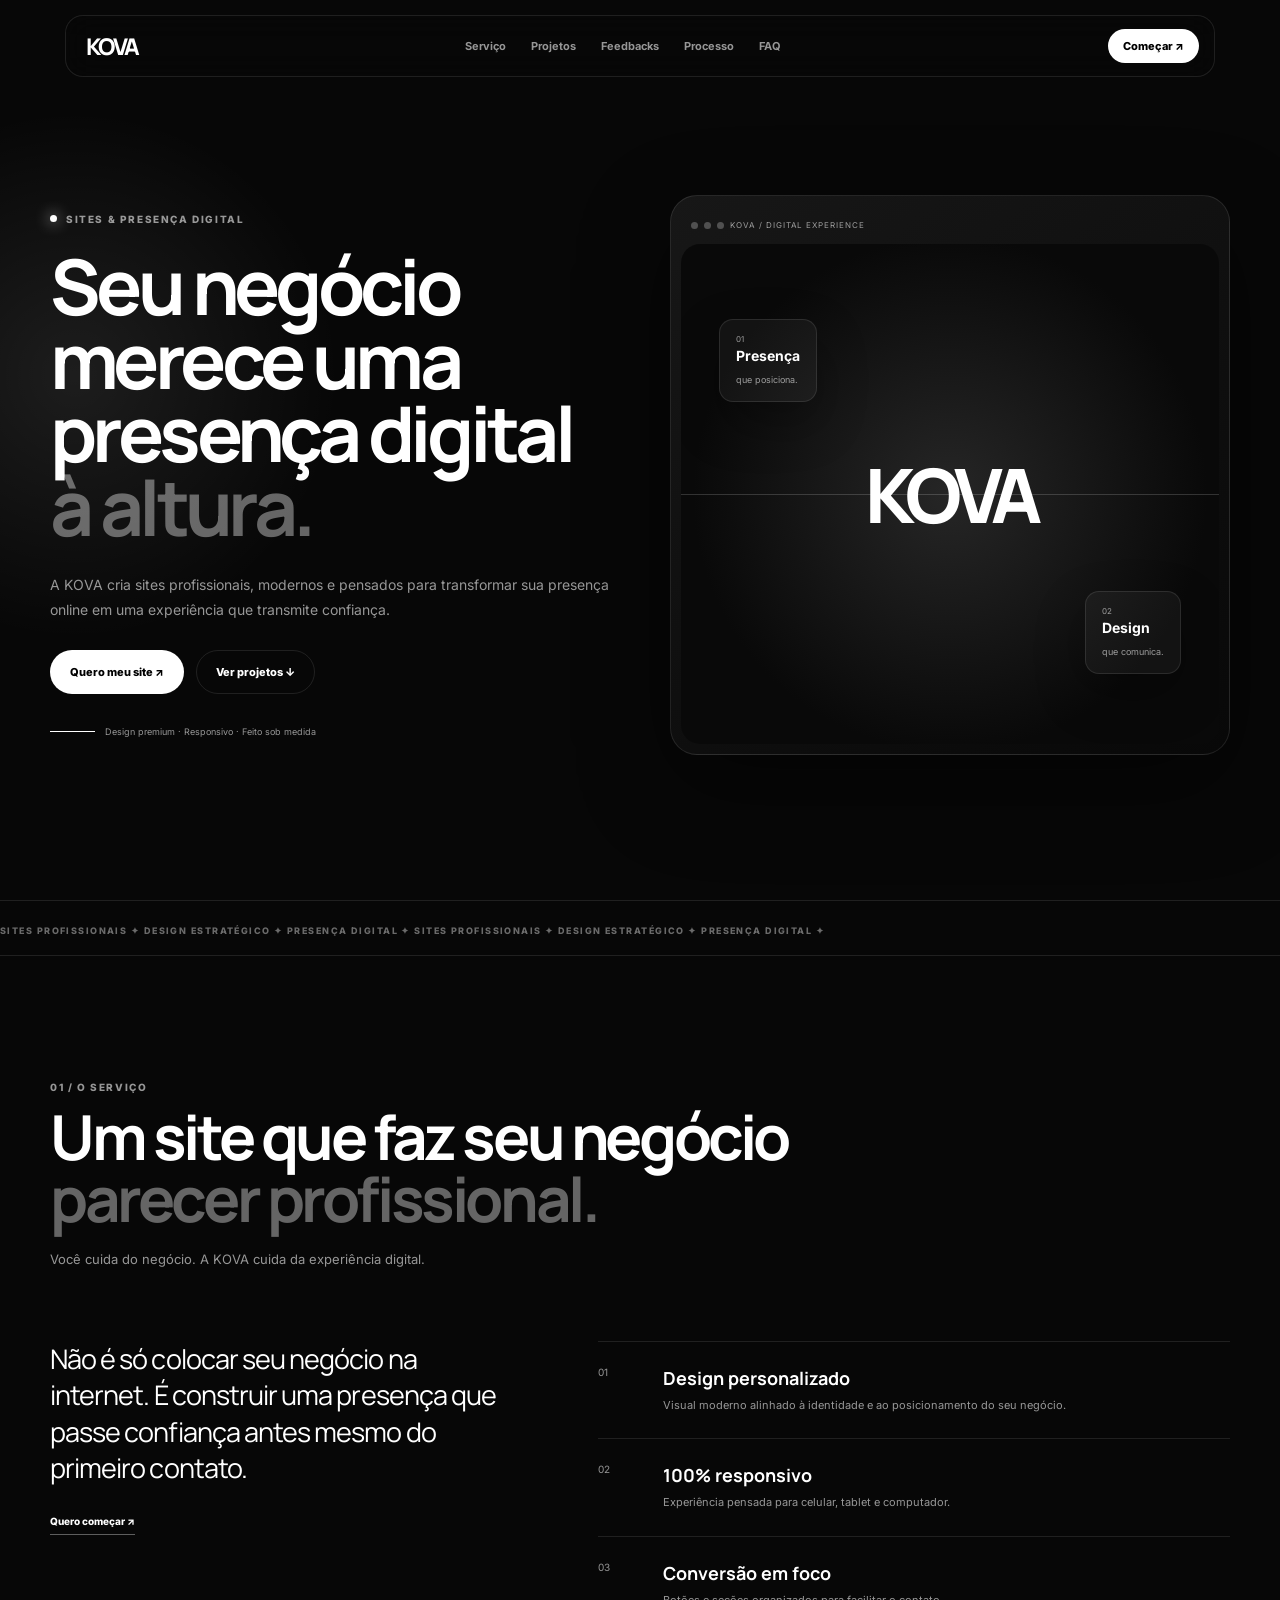
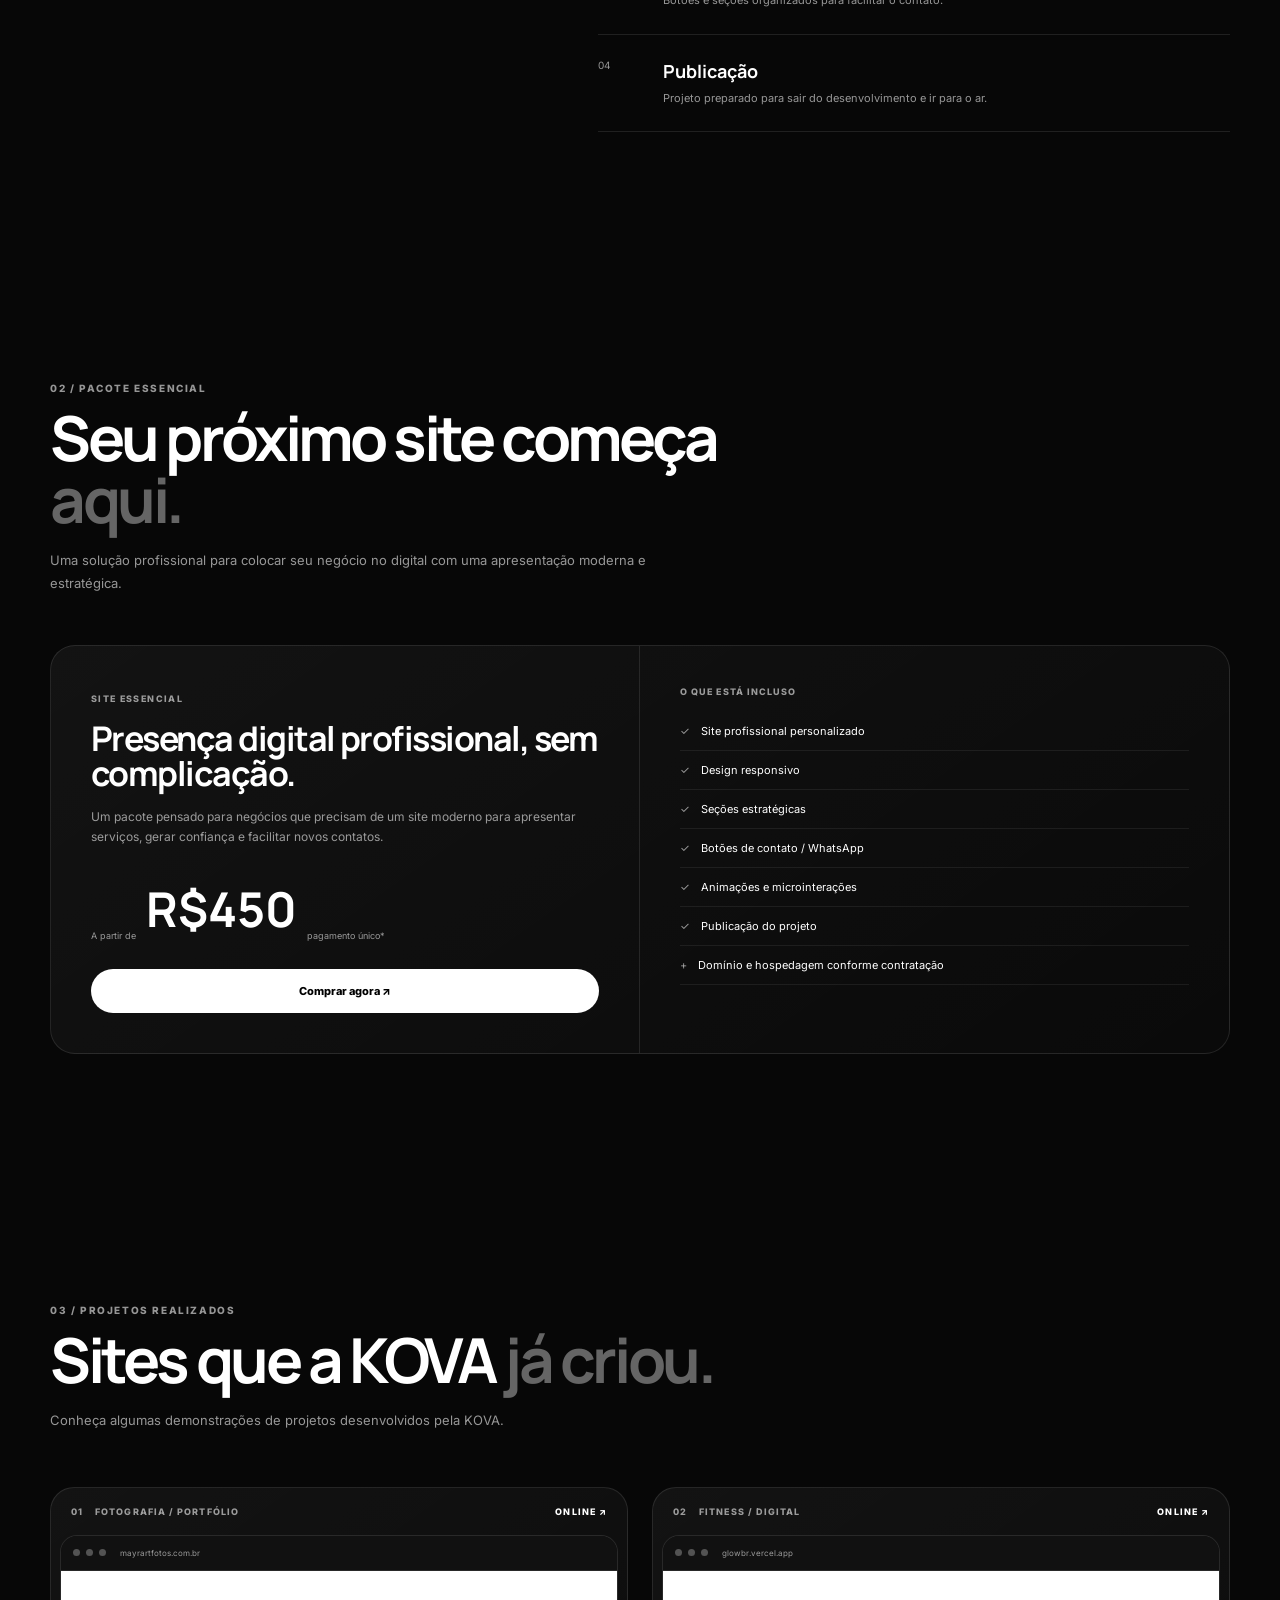
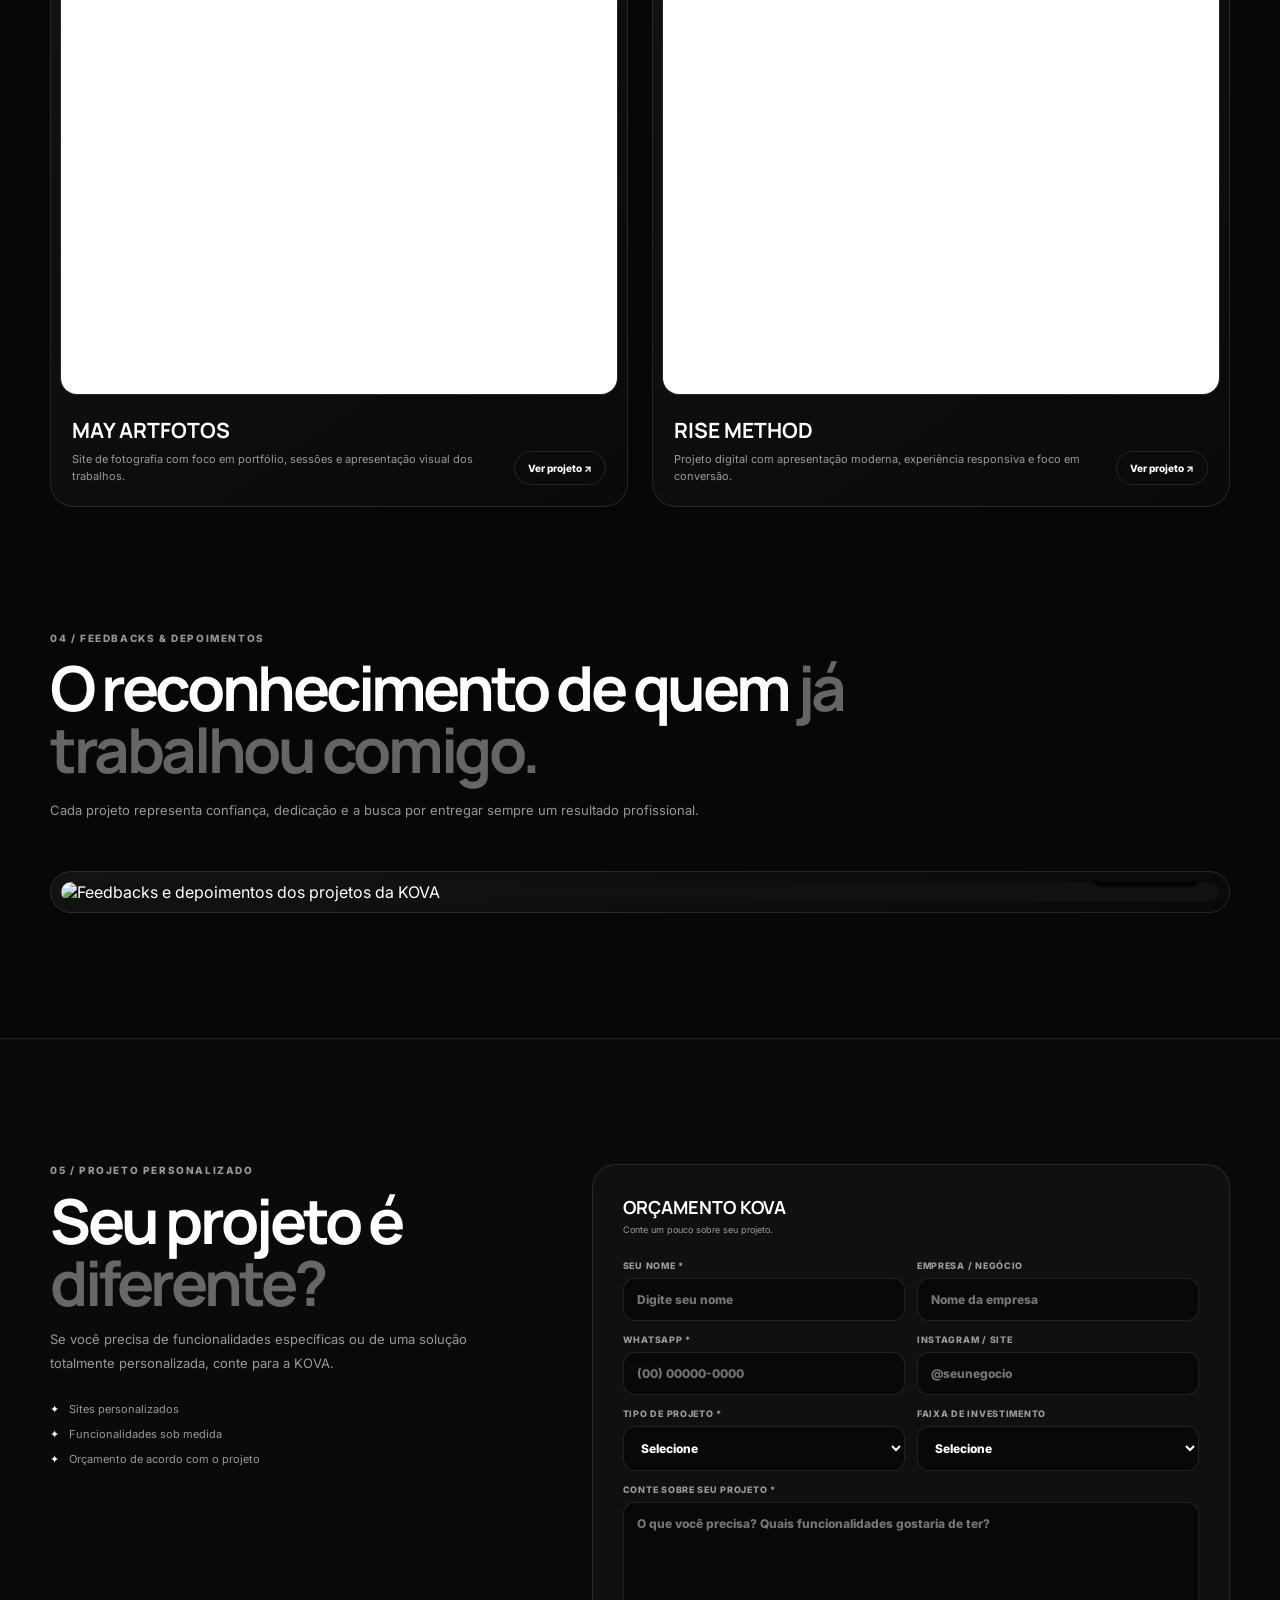
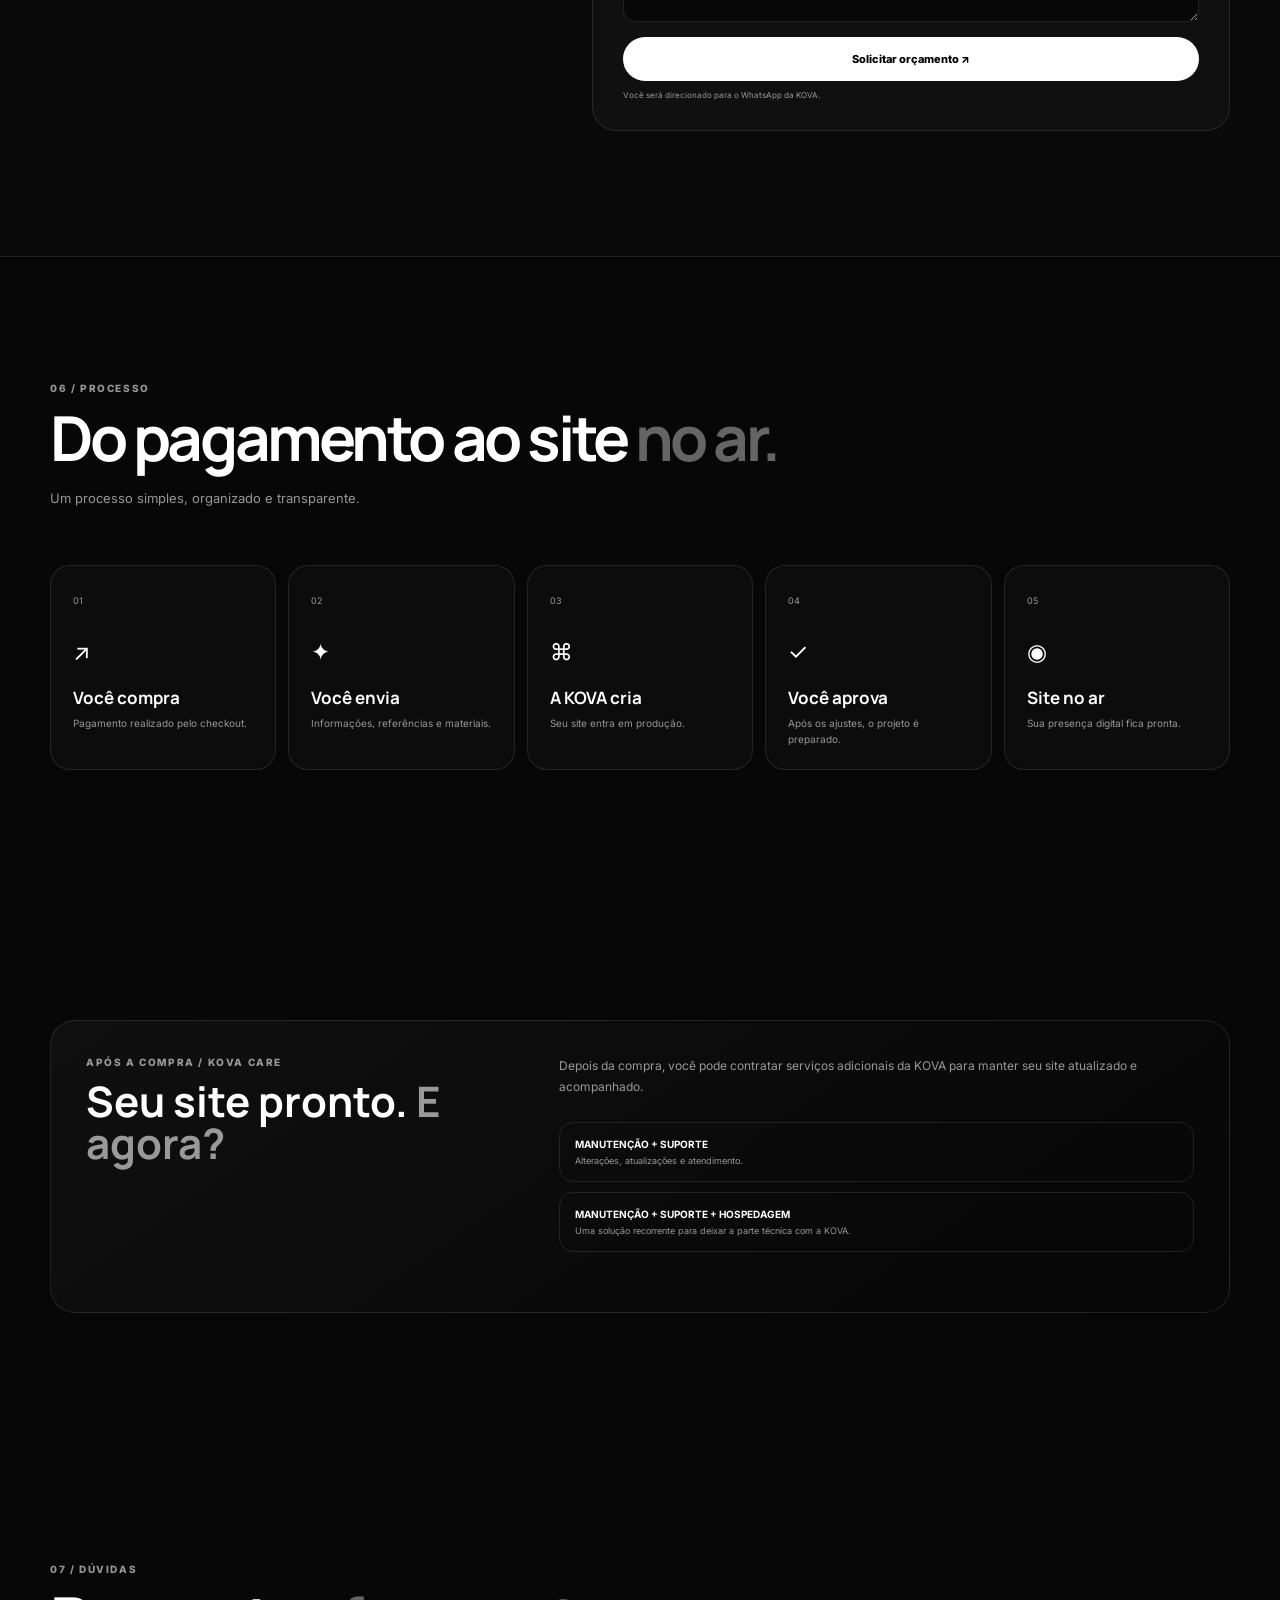
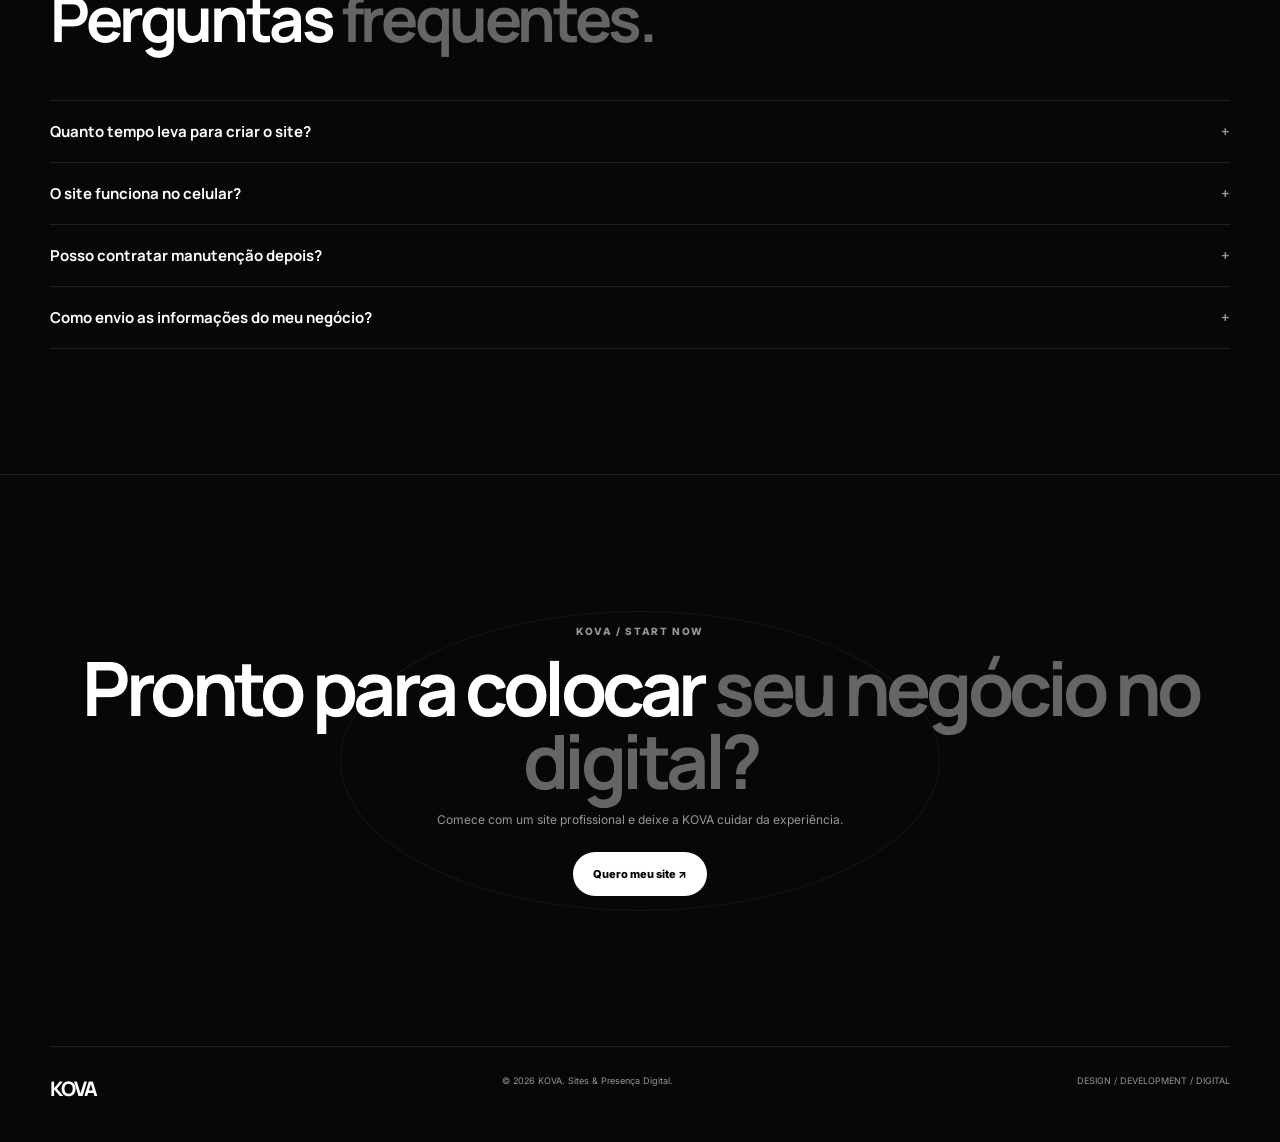
==== commit 78463274: "Add files via upload" ====
--- a/index.html
+++ b/index.html
@@ -1,346 +1,2901 @@
 <!DOCTYPE html>
 <html lang="pt-BR">
 <head>
-  <meta charset="UTF-8">
-  <meta name="viewport" content="width=device-width, initial-scale=1.0">
-  <meta name="description" content="KOVA — Sites & Presença Digital. Sites profissionais para negócios que querem crescer no digital.">
-  <title>KOVA AGENCYA-Sites & Presença Digital</title>
-  <link rel="preconnect" href="https://fonts.googleapis.com">
-  <link rel="preconnect" href="https://fonts.gstatic.com" crossorigin>
-  <link href="https://fonts.googleapis.com/css2?family=Inter:wght@400;500;600;700;800&family=Manrope:wght@500;600;700;800&display=swap" rel="stylesheet">
-  <link rel="stylesheet" href="style.css">
+<meta charset="UTF-8">
+<meta name="viewport" content="width=device-width, initial-scale=1.0">
+
+<title>KOVA AGENCYA — Sites & Presença Digital</title>
+
+<meta name="description" content="KOVA AGENCYA — criação de sites profissionais e presença digital.">
+
+<link rel="preconnect" href="https://fonts.googleapis.com">
+<link rel="preconnect" href="https://fonts.gstatic.com" crossorigin>
+<link href="https://fonts.googleapis.com/css2?family=Inter:wght@400;500;600;700;800&family=Manrope:wght@500;600;700;800&display=swap" rel="stylesheet">
+
+<style>
+
+/* =========================
+   RESET
+========================= */
+
+*{
+    margin:0;
+    padding:0;
+    box-sizing:border-box;
+}
+
+html{
+    scroll-behavior:smooth;
+}
+
+body{
+    background:#070707;
+    color:#fff;
+    font-family:Inter,Arial,sans-serif;
+    overflow-x:hidden;
+}
+
+body.no-scroll{
+    overflow:hidden;
+}
+
+a{
+    color:inherit;
+    text-decoration:none;
+}
+
+button,
+input,
+textarea,
+select{
+    font:inherit;
+}
+
+/* =========================
+   VARIABLES
+========================= */
+
+:root{
+    --bg:#070707;
+    --bg2:#0c0c0c;
+    --card:#111;
+    --line:rgba(255,255,255,.10);
+    --text:#f5f5f5;
+    --muted:rgba(255,255,255,.58);
+    --max:1180px;
+}
+
+/* =========================
+   HEADER
+========================= */
+
+.header{
+    position:fixed;
+    z-index:100;
+    top:15px;
+    left:50%;
+    transform:translateX(-50%);
+    width:min(1150px,calc(100% - 25px));
+
+    display:flex;
+    align-items:center;
+    justify-content:space-between;
+
+    padding:13px 15px 13px 20px;
+
+    border:1px solid var(--line);
+    border-radius:18px;
+
+    background:rgba(8,8,8,.86);
+    backdrop-filter:blur(15px);
+}
+
+.logo{
+    font-family:Manrope;
+    font-size:23px;
+    font-weight:800;
+    letter-spacing:-.07em;
+}
+
+.nav{
+    display:flex;
+    gap:25px;
+}
+
+.nav a{
+    font-size:11px;
+    font-weight:700;
+    color:var(--muted);
+    transition:.25s;
+}
+
+.nav a:hover{
+    color:#fff;
+}
+
+.header-btn{
+    padding:10px 15px;
+    border-radius:999px;
+    background:#fff;
+    color:#000;
+    font-size:11px;
+    font-weight:800;
+}
+
+.menu{
+    display:none;
+    border:0;
+    background:none;
+    color:#fff;
+    font-size:22px;
+}
+
+/* =========================
+   HERO
+========================= */
+
+.hero{
+    min-height:100vh;
+    width:min(var(--max),calc(100% - 40px));
+    margin:auto;
+
+    display:grid;
+    grid-template-columns:1fr 1fr;
+    align-items:center;
+    gap:60px;
+
+    padding:140px 0 90px;
+
+    position:relative;
+}
+
+.hero::before{
+    content:"";
+    position:absolute;
+    width:550px;
+    height:550px;
+    left:-250px;
+    top:100px;
+
+    background:radial-gradient(
+        circle,
+        rgba(255,255,255,.09),
+        transparent 68%
+    );
+
+    pointer-events:none;
+}
+
+.eyebrow{
+    display:flex;
+    align-items:center;
+    gap:9px;
+
+    margin-bottom:24px;
+
+    color:var(--muted);
+    font-size:10px;
+    font-weight:800;
+    letter-spacing:.16em;
+}
+
+.dot{
+    width:7px;
+    height:7px;
+    border-radius:50%;
+    background:#fff;
+    box-shadow:0 0 15px #fff;
+}
+
+.hero h1{
+    max-width:720px;
+
+    font-family:Manrope;
+    font-size:clamp(45px,6vw,78px);
+    line-height:.96;
+    letter-spacing:-.06em;
+}
+
+.hero h1 span{
+    color:rgba(255,255,255,.38);
+}
+
+.hero-text{
+    max-width:590px;
+    margin:28px 0;
+
+    color:var(--muted);
+    font-size:14px;
+    line-height:1.8;
+}
+
+.buttons{
+    display:flex;
+    flex-wrap:wrap;
+    gap:12px;
+}
+
+.btn{
+    display:inline-flex;
+    align-items:center;
+    justify-content:center;
+    gap:9px;
+
+    padding:14px 19px;
+
+    border-radius:999px;
+    border:1px solid var(--line);
+
+    font-size:11px;
+    font-weight:800;
+
+    transition:.3s;
+}
+
+.btn:hover{
+    transform:translateY(-3px);
+}
+
+.btn-white{
+    background:#fff;
+    color:#000;
+}
+
+.btn-dark{
+    background:transparent;
+}
+
+.hero-proof{
+    display:flex;
+    align-items:center;
+    gap:10px;
+
+    margin-top:32px;
+
+    color:var(--muted);
+    font-size:9px;
+}
+
+.hero-proof::before{
+    content:"";
+    width:45px;
+    height:1px;
+    background:#fff;
+}
+
+/* =========================
+   HERO VISUAL
+========================= */
+
+.visual{
+    border:1px solid var(--line);
+    border-radius:27px;
+    padding:10px;
+
+    background:linear-gradient(
+        145deg,
+        #171717,
+        #080808
+    );
+
+    box-shadow:0 30px 90px rgba(0,0,0,.45);
+}
+
+.visual-top{
+    height:38px;
+
+    display:flex;
+    align-items:center;
+    gap:6px;
+
+    padding:0 10px;
+
+    color:var(--muted);
+    font-size:8px;
+    letter-spacing:.12em;
+}
+
+.window{
+    width:7px;
+    height:7px;
+    border-radius:50%;
+    background:rgba(255,255,255,.25);
+}
+
+.visual-screen{
+    min-height:500px;
+
+    position:relative;
+    overflow:hidden;
+
+    border-radius:19px;
+
+    display:flex;
+    align-items:center;
+    justify-content:center;
+
+    background:
+        radial-gradient(
+            circle at center,
+            #262626,
+            #090909 70%
+        );
+}
+
+.visual-logo{
+    font-family:Manrope;
+    font-size:75px;
+    font-weight:800;
+    letter-spacing:-.09em;
+}
+
+.floating-card{
+    position:absolute;
+
+    padding:14px 16px;
+
+    border:1px solid var(--line);
+    border-radius:14px;
+
+    background:rgba(255,255,255,.045);
+
+    box-shadow:0 20px 50px rgba(0,0,0,.3);
+}
+
+.floating-card small{
+    display:block;
+    color:var(--muted);
+    font-size:8px;
+}
+
+.floating-card strong{
+    display:block;
+    margin:3px 0;
+    font-size:14px;
+}
+
+.floating-card span{
+    color:var(--muted);
+    font-size:9px;
+}
+
+.card-a{
+    top:15%;
+    left:7%;
+}
+
+.card-b{
+    right:7%;
+    bottom:14%;
+}
+
+.scan{
+    position:absolute;
+    left:0;
+    right:0;
+    top:50%;
+
+    height:1px;
+
+    background:rgba(255,255,255,.17);
+}
+
+/* =========================
+   MARQUEE
+========================= */
+
+.marquee{
+    overflow:hidden;
+    white-space:nowrap;
+
+    border-block:1px solid var(--line);
+
+    padding:17px 0;
+}
+
+.marquee-track{
+    display:inline-block;
+
+    color:rgba(255,255,255,.40);
+
+    font-size:9px;
+    font-weight:800;
+    letter-spacing:.16em;
+
+    animation:marquee 22s linear infinite;
+}
+
+@keyframes marquee{
+    to{
+        transform:translateX(-50%);
+    }
+}
+
+/* =========================
+   GENERAL SECTIONS
+========================= */
+
+.section{
+    width:min(var(--max),calc(100% - 40px));
+    margin:auto;
+    padding:125px 0;
+}
+
+.kicker{
+    color:var(--muted);
+    font-size:10px;
+    font-weight:800;
+    letter-spacing:.16em;
+}
+
+.heading{
+    max-width:800px;
+}
+
+.heading h2{
+    margin-top:13px;
+
+    font-family:Manrope;
+    font-size:clamp(35px,5vw,62px);
+    line-height:1;
+    letter-spacing:-.055em;
+}
+
+.heading h2 span{
+    color:rgba(255,255,255,.38);
+}
+
+.heading p{
+    max-width:650px;
+    margin-top:18px;
+
+    color:var(--muted);
+    font-size:13px;
+    line-height:1.75;
+}
+
+/* =========================
+   SERVICE
+========================= */
+
+.service-grid{
+    display:grid;
+    grid-template-columns:.85fr 1.15fr;
+    gap:80px;
+
+    margin-top:70px;
+}
+
+.service-big{
+    font-family:Manrope;
+    font-size:27px;
+    line-height:1.35;
+    letter-spacing:-.035em;
+}
+
+.text-link{
+    display:inline-block;
+
+    margin-top:28px;
+    padding-bottom:7px;
+
+    border-bottom:1px solid rgba(255,255,255,.35);
+
+    font-size:10px;
+    font-weight:800;
+}
+
+.features{
+    border-top:1px solid var(--line);
+}
+
+.feature{
+    display:grid;
+    grid-template-columns:45px 1fr;
+    gap:20px;
+
+    padding:24px 0;
+
+    border-bottom:1px solid var(--line);
+}
+
+.feature-number{
+    color:var(--muted);
+    font-size:10px;
+}
+
+.feature h3{
+    font-family:Manrope;
+    font-size:18px;
+}
+
+.feature p{
+    margin-top:7px;
+
+    color:var(--muted);
+    font-size:11px;
+    line-height:1.6;
+}
+
+/* =========================
+   PACKAGE
+========================= */
+
+.package-card{
+    display:grid;
+    grid-template-columns:1fr 1fr;
+
+    margin-top:50px;
+
+    overflow:hidden;
+
+    border:1px solid var(--line);
+    border-radius:25px;
+
+    background:linear-gradient(
+        145deg,
+        rgba(255,255,255,.05),
+        rgba(255,255,255,.015)
+    );
+}
+
+.package-main,
+.package-list{
+    padding:40px;
+}
+
+.package-main{
+    border-right:1px solid var(--line);
+}
+
+.package-label{
+    color:var(--muted);
+    font-size:9px;
+    font-weight:800;
+    letter-spacing:.15em;
+}
+
+.package-main h3{
+    margin:15px 0;
+
+    font-family:Manrope;
+    font-size:34px;
+    line-height:1.05;
+    letter-spacing:-.045em;
+}
+
+.package-main p{
+    color:var(--muted);
+    font-size:12px;
+    line-height:1.7;
+}
+
+.price{
+    display:flex;
+    align-items:end;
+    gap:10px;
+
+    margin:28px 0;
+}
+
+.price strong{
+    font-family:Manrope;
+    font-size:48px;
+}
+
+.price small{
+    color:var(--muted);
+    font-size:9px;
+}
+
+.full{
+    width:100%;
+}
+
+.included-title{
+    margin-bottom:15px;
+
+    color:var(--muted);
+    font-size:9px;
+    font-weight:800;
+    letter-spacing:.12em;
+}
+
+.included{
+    padding:12px 0;
+
+    border-bottom:1px solid rgba(255,255,255,.07);
+
+    font-size:11px;
+}
+
+.included span{
+    margin-right:8px;
+    color:rgba(255,255,255,.6);
+}
+
+/* =========================
+   PROJECTS
+========================= */
+
+.projects-grid{
+    display:grid;
+    grid-template-columns:1fr 1fr;
+    gap:24px;
+
+    margin-top:55px;
+}
+
+.project{
+    overflow:hidden;
+
+    border:1px solid var(--line);
+    border-radius:24px;
+
+    background:linear-gradient(
+        145deg,
+        rgba(255,255,255,.05),
+        rgba(255,255,255,.015)
+    );
+}
+
+.project-top{
+    display:flex;
+    justify-content:space-between;
+
+    padding:18px 20px;
+
+    color:var(--muted);
+
+    font-size:9px;
+    font-weight:800;
+    letter-spacing:.12em;
+}
+
+.project-top div{
+    display:flex;
+    gap:12px;
+}
+
+.project-status{
+    color:#fff;
+}
+
+.project-preview{
+    height:460px;
+    margin:0 9px;
+
+    position:relative;
+    overflow:hidden;
+
+    border:1px solid var(--line);
+    border-radius:17px;
+
+    background:#111;
+}
+
+.browser{
+    position:absolute;
+    z-index:5;
+
+    top:0;
+    left:0;
+    right:0;
+
+    height:35px;
+
+    display:flex;
+    align-items:center;
+    gap:6px;
+
+    padding:0 12px;
+
+    background:#111;
+
+    border-bottom:1px solid var(--line);
+}
+
+.browser-dot{
+    width:7px;
+    height:7px;
+
+    border-radius:50%;
+
+    background:rgba(255,255,255,.28);
+}
+
+.browser-url{
+    margin-left:8px;
+
+    color:var(--muted);
+
+    font-size:8px;
+}
+
+.project iframe{
+    position:absolute;
+
+    top:35px;
+    left:0;
+
+    width:100%;
+    height:calc(100% - 35px);
+
+    border:0;
+
+    background:#fff;
+}
+
+.project-info{
+    display:flex;
+    justify-content:space-between;
+    align-items:end;
+    gap:20px;
+
+    padding:21px;
+}
+
+.project-info h3{
+    font-family:Manrope;
+    font-size:21px;
+}
+
+.project-info p{
+    max-width:480px;
+
+    margin-top:7px;
+
+    color:var(--muted);
+
+    font-size:11px;
+    line-height:1.55;
+}
+
+.project-link{
+    flex-shrink:0;
+
+    padding:10px 13px;
+
+    border:1px solid var(--line);
+    border-radius:999px;
+
+    font-size:10px;
+    font-weight:800;
+}
+
+/* =========================
+   FEEDBACK
+========================= */
+
+.feedback-section{
+    padding-top:0;
+}
+
+.feedback-box{
+    margin-top:50px;
+
+    padding:10px;
+
+    border:1px solid var(--line);
+    border-radius:26px;
+
+    background:linear-gradient(
+        145deg,
+        rgba(255,255,255,.05),
+        rgba(255,255,255,.015)
+    );
+}
+
+.feedback-image-wrap{
+    position:relative;
+
+    overflow:hidden;
+
+    border-radius:18px;
+
+    background:#111;
+}
+
+.feedback-image{
+    display:block;
+
+    width:100%;
+    height:auto;
+
+    cursor:zoom-in;
+}
+
+.feedback-hint{
+    position:absolute;
+
+    right:15px;
+    bottom:15px;
+
+    padding:9px 12px;
+
+    border-radius:999px;
+
+    background:rgba(0,0,0,.75);
+
+    font-size:9px;
+}
+
+/* MODAL */
+
+.feedback-modal{
+    position:fixed;
+    z-index:200;
+
+    inset:0;
+
+    display:none;
+    align-items:center;
+    justify-content:center;
+
+    padding:20px;
+
+    background:rgba(0,0,0,.94);
+}
+
+.feedback-modal.active{
+    display:flex;
+}
+
+.feedback-modal img{
+    max-width:95vw;
+    max-height:90vh;
+
+    object-fit:contain;
+
+    border-radius:12px;
+}
+
+.close-feedback{
+    position:absolute;
+
+    top:18px;
+    right:18px;
+
+    width:42px;
+    height:42px;
+
+    border:1px solid var(--line);
+    border-radius:50%;
+
+    background:#111;
+    color:#fff;
+
+    font-size:25px;
+
+    cursor:pointer;
+}
+
+/* =========================
+   ORÇAMENTO
+========================= */
+
+.quote{
+    width:100%;
+
+    padding:125px 20px;
+
+    background:#0a0a0a;
+
+    border-block:1px solid var(--line);
+}
+
+.quote-inner{
+    width:min(var(--max),100%);
+    margin:auto;
+
+    display:grid;
+    grid-template-columns:.85fr 1.15fr;
+    gap:70px;
+}
+
+.quote-title h2{
+    margin:14px 0;
+
+    font-family:Manrope;
+    font-size:clamp(38px,5vw,62px);
+    line-height:1;
+    letter-spacing:-.055em;
+}
+
+.quote-title h2 span{
+    color:rgba(255,255,255,.38);
+}
+
+.quote-title p{
+    max-width:500px;
+
+    color:var(--muted);
+
+    font-size:13px;
+    line-height:1.8;
+}
+
+.benefits{
+    display:grid;
+    gap:11px;
+
+    margin-top:27px;
+
+    color:var(--muted);
+
+    font-size:11px;
+}
+
+.benefits span{
+    margin-right:7px;
+    color:#fff;
+}
+
+.form-box{
+    padding:30px;
+
+    border:1px solid var(--line);
+    border-radius:24px;
+
+    background:#101010;
+}
+
+.form-title{
+    margin-bottom:25px;
+}
+
+.form-title strong{
+    display:block;
+
+    font-family:Manrope;
+    font-size:18px;
+}
+
+.form-title small{
+    display:block;
+    margin-top:5px;
+
+    color:var(--muted);
+    font-size:9px;
+}
+
+.form-row{
+    display:grid;
+    grid-template-columns:1fr 1fr;
+    gap:12px;
+
+    margin-bottom:13px;
+}
+
+.form-box label{
+    display:grid;
+    gap:7px;
+
+    color:var(--muted);
+
+    font-size:9px;
+    font-weight:800;
+    letter-spacing:.08em;
+    text-transform:uppercase;
+}
+
+input,
+textarea,
+select{
+    width:100%;
+
+    padding:13px;
+
+    border:1px solid var(--line);
+    border-radius:12px;
+
+    outline:none;
+
+    background:#080808;
+    color:#fff;
+
+    font-size:12px;
+
+    text-transform:none;
+    letter-spacing:0;
+}
+
+textarea{
+    min-height:120px;
+    resize:vertical;
+}
+
+.textarea-label{
+    margin-top:13px;
+}
+
+.submit{
+    width:100%;
+    margin-top:15px;
+
+    cursor:pointer;
+}
+
+.form-note{
+    display:block;
+    margin-top:9px;
+
+    color:var(--muted);
+
+    font-size:8px;
+}
+
+/* =========================
+   PROCESS
+========================= */
+
+.process-grid{
+    display:grid;
+    grid-template-columns:repeat(5,1fr);
+    gap:12px;
+
+    margin-top:55px;
+}
+
+.process-card{
+    padding:22px;
+
+    border:1px solid var(--line);
+    border-radius:20px;
+
+    background:rgba(255,255,255,.025);
+}
+
+.process-card small{
+    color:var(--muted);
+    font-size:9px;
+}
+
+.process-icon{
+    margin:30px 0 20px;
+
+    font-size:23px;
+}
+
+.process-card h3{
+    font-family:Manrope;
+    font-size:17px;
+}
+
+.process-card p{
+    margin-top:7px;
+
+    color:var(--muted);
+
+    font-size:10px;
+    line-height:1.55;
+}
+
+/* =========================
+   UPSELL
+========================= */
+
+.upsell{
+    display:grid;
+    grid-template-columns:.8fr 1.2fr;
+    gap:50px;
+
+    padding:35px;
+
+    border:1px solid var(--line);
+    border-radius:25px;
+
+    background:linear-gradient(
+        145deg,
+        rgba(255,255,255,.04),
+        transparent
+    );
+}
+
+.upsell h2{
+    margin-top:12px;
+
+    font-family:Manrope;
+    font-size:42px;
+    line-height:1;
+}
+
+.upsell h2 span{
+    color:var(--muted);
+}
+
+.upsell-text p{
+    color:var(--muted);
+
+    font-size:12px;
+    line-height:1.7;
+}
+
+.upsell-options{
+    display:grid;
+    gap:10px;
+
+    margin:25px 0;
+}
+
+.upsell-option{
+    padding:15px;
+
+    border:1px solid var(--line);
+    border-radius:14px;
+}
+
+.upsell-option strong{
+    display:block;
+    font-size:10px;
+}
+
+.upsell-option span{
+    display:block;
+    margin-top:5px;
+
+    color:var(--muted);
+
+    font-size:9px;
+}
+
+/* =========================
+   FAQ
+========================= */
+
+.faq{
+    margin-top:50px;
+
+    border-top:1px solid var(--line);
+}
+
+details{
+    padding:20px 0;
+
+    border-bottom:1px solid var(--line);
+}
+
+summary{
+    display:flex;
+    justify-content:space-between;
+
+    cursor:pointer;
+
+    list-style:none;
+
+    font-family:Manrope;
+    font-size:15px;
+    font-weight:700;
+}
+
+summary::-webkit-details-marker{
+    display:none;
+}
+
+summary span{
+    color:var(--muted);
+}
+
+details p{
+    max-width:800px;
+
+    padding-top:13px;
+
+    color:var(--muted);
+
+    font-size:11px;
+    line-height:1.7;
+}
+
+/* =========================
+   FINAL CTA
+========================= */
+
+.final{
+    position:relative;
+    overflow:hidden;
+
+    padding:150px 20px;
+
+    text-align:center;
+
+    border-top:1px solid var(--line);
+}
+
+.final h2{
+    margin:15px 0;
+
+    font-family:Manrope;
+    font-size:clamp(42px,6vw,75px);
+    line-height:.97;
+    letter-spacing:-.06em;
+}
+
+.final h2 span{
+    color:rgba(255,255,255,.38);
+}
+
+.final p{
+    margin-bottom:25px;
+
+    color:var(--muted);
+
+    font-size:12px;
+}
+
+.orbit{
+    position:absolute;
+
+    width:600px;
+    height:300px;
+
+    left:50%;
+    top:50%;
+
+    transform:translate(-50%,-50%);
+
+    border:1px solid rgba(255,255,255,.06);
+    border-radius:50%;
+
+    pointer-events:none;
+}
+
+/* =========================
+   FOOTER
+========================= */
+
+.footer{
+    width:min(var(--max),calc(100% - 40px));
+    margin:auto;
+
+    padding:28px 0 40px;
+
+    display:flex;
+    justify-content:space-between;
+
+    border-top:1px solid var(--line);
+
+    color:var(--muted);
+
+    font-size:9px;
+}
+
+.footer-logo{
+    color:#fff;
+
+    font-family:Manrope;
+    font-size:20px;
+    font-weight:800;
+    letter-spacing:-.06em;
+}
+
+/* =========================
+   MOBILE
+========================= */
+
+@media(max-width:900px){
+
+    .nav{
+        display:none;
+
+        position:absolute;
+
+        top:60px;
+        left:0;
+        right:0;
+
+        flex-direction:column;
+        gap:18px;
+
+        padding:20px;
+
+        border:1px solid var(--line);
+        border-radius:16px;
+
+        background:#101010;
+    }
+
+    .nav.open{
+        display:flex;
+    }
+
+    .menu{
+        display:block;
+    }
+
+    .header-btn{
+        display:none;
+    }
+
+    .hero{
+        grid-template-columns:1fr;
+        padding-top:125px;
+    }
+
+    .hero-visual{
+        max-width:650px;
+        width:100%;
+        margin:auto;
+    }
+
+    .service-grid,
+    .quote-inner{
+        grid-template-columns:1fr;
+        gap:45px;
+    }
+
+    .package-card{
+        grid-template-columns:1fr;
+    }
+
+    .package-main{
+        border-right:0;
+        border-bottom:1px solid var(--line);
+    }
+
+    .projects-grid{
+        grid-template-columns:1fr;
+    }
+
+    .process-grid{
+        grid-template-columns:1fr 1fr;
+    }
+
+    .upsell{
+        grid-template-columns:1fr;
+    }
+}
+
+@media(max-width:600px){
+
+    .section,
+    .hero{
+        width:calc(100% - 28px);
+    }
+
+    .hero{
+        padding-top:115px;
+    }
+
+    .hero h1{
+        font-size:47px;
+    }
+
+    .visual-screen{
+        min-height:370px;
+    }
+
+    .visual-logo{
+        font-size:57px;
+    }
+
+    .floating-card{
+        transform:scale(.82);
+    }
+
+    .section{
+        padding:90px 0;
+    }
+
+    .service-big{
+        font-size:23px;
+    }
+
+    .package-main,
+    .package-list{
+        padding:25px 20px;
+    }
+
+    .project-preview{
+        height:380px;
+    }
+
+    .project-info{
+        display:block;
+    }
+
+    .project-link{
+        display:inline-flex;
+        margin-top:14px;
+    }
+
+    .feedback-box{
+        padding:7px;
+    }
+
+    .quote{
+        padding:90px 14px;
+    }
+
+    .form-row{
+        grid-template-columns:1fr;
+    }
+
+    .form-box{
+        padding:20px;
+    }
+
+    .process-grid{
+        grid-template-columns:1fr;
+    }
+
+    .upsell{
+        padding:25px;
+    }
+
+    .footer{
+        display:grid;
+        gap:12px;
+    }
+
+    .footer-right{
+        display:none;
+    }
+}
+
+</style>
 </head>
+
 <body>
-  <div class="noise"></div>
-  <div class="cursor-glow"></div>
-
-  <header class="header" id="header">
-    <a class="brand" href="#inicio" aria-label="KOVA">
-      <img src="kova-logo.png" alt="KOVA — Sites & Presença Digital">
+
+<!-- =========================
+     HEADER
+========================= -->
+
+<header class="header">
+
+    <a href="#inicio" class="logo">
+        KOVA
     </a>
-    <nav class="nav">
-      <a href="#servico">Serviço</a>
-      <a href="#processo">Como funciona</a>
-      <a href="#projetos">Projetos</a>
-      <a href="#faq">FAQ</a>
+
+      <nav class="nav" id="nav">
+
+        <a href="#servico">Serviço</a>
+        <a href="#projetos">Projetos</a>
+        <a href="#feedbacks">Feedbacks</a>
+        <a href="#processo">Processo</a>
+        <a href="#faq">FAQ</a>
+
     </nav>
-    <a class="header-cta" href="#comprar">Começar <span>↗</span></a>
-    <button class="menu-btn" aria-label="Abrir menu"><span></span><span></span></button>
-  </header>
-
-  <main id="inicio">
-    <section class="hero">
-      <div class="hero-grid"></div>
-      <div class="orb orb-a"></div>
-      <div class="orb orb-b"></div>
-
-      <div class="hero-content reveal">
-        <div class="eyebrow"><span class="pulse"></span> SITES & PRESENÇA DIGITAL</div>
-        <h1>Seu negócio merece uma presença digital <em>à altura.</em></h1>
-        <p class="hero-copy">
-          A KOVA cria sites profissionais, modernos e pensados para transformar sua presença online em uma experiência que transmite confiança.
+
+    <a href="#orcamento" class="header-btn">
+        Começar ↗
+    </a>
+
+    <button class="menu" id="menu">
+        ☰
+    </button>
+
+</header>
+
+
+<main id="inicio">
+
+
+<!-- =========================
+     HERO
+========================= -->
+
+<section class="hero">
+
+    <div>
+
+        <div class="eyebrow">
+            <span class="dot"></span>
+            SITES & PRESENÇA DIGITAL
+        </div>
+
+        <h1>
+            Seu negócio merece uma presença digital
+            <span>à altura.</span>
+        </h1>
+
+        <p class="hero-text">
+            A KOVA cria sites profissionais, modernos e pensados
+            para transformar sua presença online em uma experiência
+            que transmite confiança.
         </p>
-        <div class="hero-actions">
-          <a class="btn btn-primary magnetic" href="#comprar">Quero meu site <span>↗</span></a>
-          <a class="btn btn-ghost" href="#projetos">Ver projetos <span>↓</span></a>
+
+        <div class="buttons">
+
+            <a href="#orcamento" class="btn btn-white">
+                Quero meu site ↗
+            </a>
+
+            <a href="#projetos" class="btn btn-dark">
+                Ver projetos ↓
+            </a>
+
         </div>
+
         <div class="hero-proof">
-          <div class="proof-line"></div>
-          <span>Design premium · Responsivo · Feito sob medida</span>
+            Design premium · Responsivo · Feito sob medida
         </div>
-      </div>
-
-      <div class="hero-visual reveal delay-2">
-        <div class="visual-frame">
-          <div class="frame-top">
-            <span class="window-dot"></span><span class="window-dot"></span><span class="window-dot"></span>
-            <span class="frame-label">KOVA / DIGITAL EXPERIENCE</span>
-          </div>
-          <div class="visual-screen">
-            <div class="screen-glow"></div>
-            <div class="screen-logo">
-              <img src="kova-logo.png" alt="">
+
+    </div>
+
+
+    <div class="hero-visual">
+
+        <div class="visual">
+
+            <div class="visual-top">
+
+                <span class="window"></span>
+                <span class="window"></span>
+                <span class="window"></span>
+
+                KOVA / DIGITAL EXPERIENCE
+
             </div>
-            <div class="screen-card card-one"><span>01</span><b>Presença</b><small>que posiciona.</small></div>
-            <div class="screen-card card-two"><span>02</span><b>Design</b><small>que comunica.</small></div>
-            <div class="scan-line"></div>
-          </div>
+
+            <div class="visual-screen">
+
+                <div class="visual-logo">
+                    KOVA
+                </div>
+
+                <div class="floating-card card-a">
+                    <small>01</small>
+                    <strong>Presença</strong>
+                    <span>que posiciona.</span>
+                </div>
+
+                <div class="floating-card card-b">
+                    <small>02</small>
+                    <strong>Design</strong>
+                    <span>que comunica.</span>
+                </div>
+
+                <div class="scan"></div>
+
+            </div>
+
         </div>
-        <div class="float-tag tag-one">WEB DESIGN <b>✦</b></div>
-        <div class="float-tag tag-two">KOVA <b>01</b></div>
-      </div>
-      <div class="scroll-note"><span></span> role para explorar</div>
-    </section>
-
-    <section class="marquee-section" aria-hidden="true">
-      <div class="marquee-track">
-        <span>SITES PROFISSIONAIS</span><i>✦</i><span>DESIGN ESTRATÉGICO</span><i>✦</i><span>PRESENÇA DIGITAL</span><i>✦</i>
-        <span>SITES PROFISSIONAIS</span><i>✦</i><span>DESIGN ESTRATÉGICO</span><i>✦</i><span>PRESENÇA DIGITAL</span><i>✦</i>
-      </div>
-    </section>
-
-    <section class="section service" id="servico">
-      <div class="section-heading reveal">
-        <div class="section-kicker">01 / O SERVIÇO</div>
-        <h2>Um site que faz seu negócio <span>parecer profissional.</span></h2>
-        <p>Você cuida do negócio. A KOVA cuida da experiência digital.</p>
-      </div>
-
-      <div class="service-grid">
-        <div class="service-copy reveal">
-          <p class="large-text">Não é só colocar seu negócio na internet. É construir uma presença que passe confiança antes mesmo do primeiro contato.</p>
-          <a href="#comprar" class="text-link">Quero começar <span>↗</span></a>
+
+    </div>
+
+</section>
+
+
+<!-- =========================
+     MARQUEE
+========================= -->
+
+<section class="marquee">
+
+    <div class="marquee-track">
+
+        SITES PROFISSIONAIS ✦ DESIGN ESTRATÉGICO ✦
+        PRESENÇA DIGITAL ✦ SITES PROFISSIONAIS ✦
+        DESIGN ESTRATÉGICO ✦ PRESENÇA DIGITAL ✦
+
+    </div>
+
+</section>
+
+
+<!-- =========================
+     SERVIÇO
+========================= -->
+
+<section class="section" id="servico">
+
+    <div class="heading">
+
+        <div class="kicker">
+            01 / O SERVIÇO
         </div>
+
+        <h2>
+            Um site que faz seu negócio
+            <span>parecer profissional.</span>
+        </h2>
+
+        <p>
+            Você cuida do negócio.
+            A KOVA cuida da experiência digital.
+        </p>
+
+    </div>
+
+
+    <div class="service-grid">
+
+        <div>
+
+            <p class="service-big">
+                Não é só colocar seu negócio na internet.
+                É construir uma presença que passe confiança
+                antes mesmo do primeiro contato.
+            </p>
+
+            <a href="#orcamento" class="text-link">
+                Quero começar ↗
+            </a>
+
+        </div>
+
+
         <div class="features">
-          <article class="feature reveal"><span class="feature-number">01</span><div><h3>Design personalizado</h3><p>Visual moderno alinhado à identidade e ao posicionamento do seu negócio.</p></div></article>
-          <article class="feature reveal"><span class="feature-number">02</span><div><h3>100% responsivo</h3><p>Uma experiência pensada para celular, tablet e computador.</p></div></article>
-          <article class="feature reveal"><span class="feature-number">03</span><div><h3>Conversão em foco</h3><p>Botões e seções organizados para facilitar o contato e a decisão do cliente.</p></div></article>
-          <article class="feature reveal"><span class="feature-number">04</span><div><h3>Publicação</h3><p>Seu projeto preparado para sair do desenvolvimento e ir para o ar.</p></div></article>
+
+            <article class="feature">
+
+                <span class="feature-number">01</span>
+
+                <div>
+
+                    <h3>
+                        Design personalizado
+                    </h3>
+
+                    <p>
+                        Visual moderno alinhado à identidade
+                        e ao posicionamento do seu negócio.
+                    </p>
+
+                </div>
+
+            </article>
+
+
+            <article class="feature">
+
+                <span class="feature-number">02</span>
+
+                <div>
+
+                    <h3>
+                        100% responsivo
+                    </h3>
+
+                    <p>
+                        Experiência pensada para celular,
+                        tablet e computador.
+                    </p>
+
+                </div>
+
+            </article>
+
+
+            <article class="feature">
+
+                <span class="feature-number">03</span>
+
+                <div>
+
+                    <h3>
+                        Conversão em foco
+                    </h3>
+
+                    <p>
+                        Botões e seções organizados
+                        para facilitar o contato.
+                    </p>
+
+                </div>
+
+            </article>
+
+
+            <article class="feature">
+
+                <span class="feature-number">04</span>
+
+                <div>
+
+                    <h3>
+                        Publicação
+                    </h3>
+
+                    <p>
+                        Projeto preparado para sair
+                        do desenvolvimento e ir para o ar.
+                    </p>
+
+                </div>
+
+            </article>
+
         </div>
-      </div>
-    </section>
-
-    <section class="section package" id="comprar">
-      <div class="package-glow"></div>
-      <div class="package-head reveal">
+
+    </div>
+
+</section>
+  <!-- =========================
+     PACOTE
+========================= -->
+
+<section class="section" id="comprar">
+
+    <div class="heading">
+
+        <div class="kicker">
+            02 / PACOTE ESSENCIAL
+        </div>
+
+        <h2>
+            Seu próximo site começa
+            <span>aqui.</span>
+        </h2>
+
+        <p>
+            Uma solução profissional para colocar
+            seu negócio no digital com uma apresentação
+            moderna e estratégica.
+        </p>
+
+    </div>
+
+
+    <div class="package-card">
+
+        <div class="package-main">
+
+            <span class="package-label">
+                SITE ESSENCIAL
+            </span>
+
+            <h3>
+                Presença digital profissional,
+                sem complicação.
+            </h3>
+
+            <p>
+                Um pacote pensado para negócios que precisam
+                de um site moderno para apresentar serviços,
+                gerar confiança e facilitar novos contatos.
+            </p>
+
+            <div class="price">
+
+                <small>A partir de</small>
+
+                <strong>R$450</strong>
+
+                <small>
+                    pagamento único*
+                </small>
+
+            </div>
+
+            <a
+                href="https://pay.kiwify.com.br/kYKpDOh"
+                target="_blank"
+                rel="noopener noreferrer"
+                class="btn btn-white full"
+            >
+                Comprar agora ↗
+            </a>
+
+        </div>
+
+
+        <div class="package-list">
+
+            <div class="included-title">
+                O QUE ESTÁ INCLUSO
+            </div>
+
+            <div class="included">
+                <span>✓</span>
+                Site profissional personalizado
+            </div>
+
+            <div class="included">
+                <span>✓</span>
+                Design responsivo
+            </div>
+
+            <div class="included">
+                <span>✓</span>
+                Seções estratégicas
+            </div>
+
+            <div class="included">
+                <span>✓</span>
+                Botões de contato / WhatsApp
+            </div>
+
+            <div class="included">
+                <span>✓</span>
+                Animações e microinterações
+            </div>
+
+            <div class="included">
+                <span>✓</span>
+                Publicação do projeto
+            </div>
+
+            <div class="included">
+                <span>+</span>
+                Domínio e hospedagem conforme contratação
+            </div>
+
+        </div>
+
+    </div>
+
+</section>
+
+
+<!-- =========================
+     PROJETOS
+========================= -->
+
+<section class="section" id="projetos">
+
+    <div class="heading">
+
+        <div class="kicker">
+            03 / PROJETOS REALIZADOS
+        </div>
+
+        <h2>
+            Sites que a KOVA
+            <span>já criou.</span>
+        </h2>
+
+        <p>
+            Conheça algumas demonstrações de projetos
+            desenvolvidos pela KOVA.
+        </p>
+
+    </div>
+
+
+    <div class="projects-grid">
+
+
+        <!-- =====================
+             PROJETO 01
+        ====================== -->
+
+        <article class="project">
+
+            <div class="project-top">
+
+                <div>
+                    <span>01</span>
+                    <span>FOTOGRAFIA / PORTFÓLIO</span>
+                </div>
+
+                <span class="project-status">
+                    ONLINE ↗
+                </span>
+
+            </div>
+
+
+            <div class="project-preview">
+
+                <div class="browser">
+
+                    <span class="browser-dot"></span>
+                    <span class="browser-dot"></span>
+                    <span class="browser-dot"></span>
+
+                    <span class="browser-url">
+                        mayrartfotos.com.br
+                    </span>
+
+                </div>
+
+
+                <iframe
+                    src="https://mayrartfotos.com.br"
+                    loading="lazy"
+                    title="Demonstração do site MAY ARTFOTOS"
+                ></iframe>
+
+            </div>
+
+
+            <div class="project-info">
+
+                <div>
+
+                    <h3>
+                        MAY ARTFOTOS
+                    </h3>
+
+                    <p>
+                        Site de fotografia com foco em
+                        portfólio, sessões e apresentação
+                        visual dos trabalhos.
+                    </p>
+
+                </div>
+
+
+                <a
+                    href="https://mayrartfotos.com.br"
+                    target="_blank"
+                    rel="noopener noreferrer"
+                    class="project-link"
+                >
+                    Ver projeto ↗
+                </a>
+
+            </div>
+
+        </article>
+
+
+        <!-- =====================
+             PROJETO 02
+        ====================== -->
+
+        <article class="project">
+
+            <div class="project-top">
+
+                <div>
+                    <span>02</span>
+                    <span>FITNESS / DIGITAL</span>
+                </div>
+
+                <span class="project-status">
+                    ONLINE ↗
+                </span>
+
+            </div>
+
+
+            <div class="project-preview">
+
+                <div class="browser">
+
+                    <span class="browser-dot"></span>
+                    <span class="browser-dot"></span>
+                    <span class="browser-dot"></span>
+
+                    <span class="browser-url">
+                        glowbr.vercel.app
+                    </span>
+
+                </div>
+
+
+                <iframe
+                    src="https://glowbr.vercel.app/"
+                    loading="lazy"
+                    title="Demonstração do site RISE METHOD"
+                ></iframe>
+
+            </div>
+
+
+            <div class="project-info">
+
+                <div>
+
+                    <h3>
+                        RISE METHOD
+                    </h3>
+
+                    <p>
+                        Projeto digital com apresentação
+                        moderna, experiência responsiva
+                        e foco em conversão.
+                    </p>
+
+                </div>
+
+
+                <a
+                    href="https://glowbr.vercel.app/"
+                    target="_blank"
+                    rel="noopener noreferrer"
+                    class="project-link"
+                >
+                    Ver projeto ↗
+                </a>
+
+            </div>
+
+        </article>
+
+    </div>
+
+</section>
+  <!-- =========================
+     FEEDBACKS
+========================= -->
+
+<section class="section feedback-section" id="feedbacks">
+
+    <div class="heading">
+
+        <div class="kicker">
+            04 / FEEDBACKS & DEPOIMENTOS
+        </div>
+
+        <h2>
+            O reconhecimento de quem
+            <span>já trabalhou comigo.</span>
+        </h2>
+
+        <p>
+            Cada projeto representa confiança, dedicação
+            e a busca por entregar sempre um resultado profissional.
+        </p>
+
+    </div>
+
+
+    <div class="feedback-box">
+
+        <div class="feedback-image-wrap">
+
+            <img
+                src="244915.png"
+                alt="Feedbacks e depoimentos dos projetos da KOVA"
+                class="feedback-image"
+                id="feedbackImage"
+            >
+
+            <div class="feedback-hint">
+                ⌕ Clique para ampliar
+            </div>
+
+        </div>
+
+    </div>
+
+</section>
+
+
+<!-- =========================
+     ORÇAMENTO
+========================= -->
+
+<section class="quote" id="orcamento">
+
+    <div class="quote-inner">
+
+        <div class="quote-title">
+
+            <div class="kicker">
+                05 / PROJETO PERSONALIZADO
+            </div>
+
+            <h2>
+                Seu projeto é
+                <span>diferente?</span>
+            </h2>
+
+            <p>
+                Se você precisa de funcionalidades específicas
+                ou de uma solução totalmente personalizada,
+                conte para a KOVA.
+            </p>
+
+
+            <div class="benefits">
+
+                <div>
+                    <span>✦</span>
+                    Sites personalizados
+                </div>
+
+                <div>
+                    <span>✦</span>
+                    Funcionalidades sob medida
+                </div>
+
+                <div>
+                    <span>✦</span>
+                    Orçamento de acordo com o projeto
+                </div>
+
+            </div>
+
+        </div>
+
+
+        <div class="form-box">
+
+            <div class="form-title">
+
+                <strong>
+                    ORÇAMENTO KOVA
+                </strong>
+
+                <small>
+                    Conte um pouco sobre seu projeto.
+                </small>
+
+            </div>
+
+
+            <form id="quoteForm">
+
+                <div class="form-row">
+
+                    <label>
+
+                        Seu nome *
+
+                        <input
+                            type="text"
+                            name="nome"
+                            placeholder="Digite seu nome"
+                            required
+                        >
+
+                    </label>
+
+
+                    <label>
+
+                        Empresa / negócio
+
+                        <input
+                            type="text"
+                            name="empresa"
+                            placeholder="Nome da empresa"
+                        >
+
+                    </label>
+
+                </div>
+
+
+                <div class="form-row">
+
+                    <label>
+
+                        WhatsApp *
+
+                        <input
+                            type="text"
+                            name="whatsapp"
+                            placeholder="(00) 00000-0000"
+                            required
+                        >
+
+                    </label>
+
+
+                    <label>
+
+                        Instagram / site
+
+                        <input
+                            type="text"
+                            name="instagram"
+                            placeholder="@seunegocio"
+                        >
+
+                    </label>
+
+                </div>
+
+
+                <div class="form-row">
+
+                    <label>
+
+                        Tipo de projeto *
+
+                        <select name="tipo" required>
+
+                            <option value="">
+                                Selecione
+                            </option>
+
+                            <option>
+                                Site institucional
+                            </option>
+
+                            <option>
+                                Landing Page
+                            </option>
+
+                            <option>
+                                Portfólio
+                            </option>
+
+                            <option>
+                                Loja virtual
+                            </option>
+
+                            <option>
+                                Sistema / plataforma
+                            </option>
+
+                            <option>
+                                Outro
+                            </option>
+
+                        </select>
+
+                    </label>
+
+
+                    <label>
+
+                        Faixa de investimento
+
+                        <select name="orcamento">
+
+                            <option value="">
+                                Selecione
+                            </option>
+
+                            <option>
+                                Até R$ 500
+                            </option>
+
+                            <option>
+                                R$ 500 – R$ 1.000
+                            </option>
+
+                            <option>
+                                R$ 1.000 – R$ 2.500
+                            </option>
+
+                            <option>
+                                R$ 2.500+
+                            </option>
+
+                            <option>
+                                Ainda não sei
+                            </option>
+
+                        </select>
+
+                    </label>
+
+                </div>
+
+
+                <label class="textarea-label">
+
+                    Conte sobre seu projeto *
+
+                    <textarea
+                        name="projeto"
+                        placeholder="O que você precisa? Quais funcionalidades gostaria de ter?"
+                        required
+                    ></textarea>
+
+                </label>
+
+
+                <button
+                    type="submit"
+                    class="btn btn-white submit"
+                >
+                    Solicitar orçamento ↗
+                </button>
+
+
+                <small class="form-note">
+                    Você será direcionado para o WhatsApp da KOVA.
+                </small>
+
+            </form>
+
+        </div>
+
+    </div>
+
+</section>
+  <!-- =========================
+     PROCESSO
+========================= -->
+
+<section class="section" id="processo">
+
+    <div class="heading">
+
+        <div class="kicker">
+            06 / PROCESSO
+        </div>
+
+        <h2>
+            Do pagamento ao site
+            <span>no ar.</span>
+        </h2>
+
+        <p>
+            Um processo simples, organizado e transparente.
+        </p>
+
+    </div>
+
+
+    <div class="process-grid">
+
+        <article class="process-card">
+
+            <small>01</small>
+
+            <div class="process-icon">
+                ↗
+            </div>
+
+            <h3>
+                Você compra
+            </h3>
+
+            <p>
+                Pagamento realizado pelo checkout.
+            </p>
+
+        </article>
+
+
+        <article class="process-card">
+
+            <small>02</small>
+
+            <div class="process-icon">
+                ✦
+            </div>
+
+            <h3>
+                Você envia
+            </h3>
+
+            <p>
+                Informações, referências e materiais.
+            </p>
+
+        </article>
+
+
+        <article class="process-card">
+
+            <small>03</small>
+
+            <div class="process-icon">
+                ⌘
+            </div>
+
+            <h3>
+                A KOVA cria
+            </h3>
+
+            <p>
+                Seu site entra em produção.
+            </p>
+
+        </article>
+
+
+        <article class="process-card">
+
+            <small>04</small>
+
+            <div class="process-icon">
+                ✓
+            </div>
+
+            <h3>
+                Você aprova
+            </h3>
+
+            <p>
+                Após os ajustes, o projeto é preparado.
+            </p>
+
+        </article>
+
+
+        <article class="process-card">
+
+            <small>05</small>
+
+            <div class="process-icon">
+                ◉
+            </div>
+
+            <h3>
+                Site no ar
+            </h3>
+
+            <p>
+                Sua presença digital fica pronta.
+            </p>
+
+        </article>
+
+    </div>
+
+</section>
+
+
+<!-- =========================
+     KOVA CARE
+========================= -->
+
+<section class="section">
+
+    <div class="upsell">
+
         <div>
-          <div class="section-kicker">02 / PACOTE ESSENCIAL</div>
-          <h2>Seu próximo site começa <span>aqui.</span></h2>
+
+            <div class="kicker">
+                APÓS A COMPRA / KOVA CARE
+            </div>
+
+            <h2>
+                Seu site pronto.
+                <span>E agora?</span>
+            </h2>
+
         </div>
-        <div class="package-badge">KOVA / ESSENTIAL</div>
-      </div>
-
-      <div class="package-card reveal">
-        <div class="package-main">
-          <span class="package-label">SITE ESSENCIAL</span>
-          <h3>Presença digital profissional, sem complicação.</h3>
-          <p>Um pacote pensado para negócios que precisam de um site moderno para apresentar seus serviços, gerar confiança e facilitar novos contatos.</p>
-          <div class="price"><small>A partir de</small><strong>R$450</strong><small>pagamento único*</small></div>
-          <a class="btn btn-primary full magnetic" href="https://pay.kiwify.com.br/kYKpDOh" target="_blank" rel="noopener">Comprar agora <span>↗</span></a>
-          <small class="fineprint"></small>
+
+
+        <div class="upsell-text">
+
+            <p>
+                Depois da compra, você pode contratar
+                serviços adicionais da KOVA para manter
+                seu site atualizado e acompanhado.
+            </p>
+
+
+            <div class="upsell-options">
+
+                <div class="upsell-option">
+
+                    <strong>
+                        MANUTENÇÃO + SUPORTE
+                    </strong>
+
+                    <span>
+                        Alterações, atualizações e atendimento.
+                    </span>
+
+                </div>
+
+
+                <div class="upsell-option">
+
+                    <strong>
+                        MANUTENÇÃO + SUPORTE + HOSPEDAGEM
+                    </strong>
+
+                    <span>
+                        Uma solução recorrente para deixar
+                        a parte técnica com a KOVA.
+                    </span>
+
+                </div>
+
+            </div>
+
         </div>
-        <div class="package-list">
-          <div class="included-title">O que está incluso</div>
-          <div class="included"><span>✓</span> Site profissional personalizado</div>
-          <div class="included"><span>✓</span> Design responsivo</div>
-          <div class="included"><span>✓</span> Seções estratégicas</div>
-          <div class="included"><span>✓</span> Botões de contato / WhatsApp</div>
-          <div class="included"><span>✓</span> Animações e microinterações</div>
-          <div class="included"><span>✓</span> Publicação do projeto</div>
-          <div class="included"><span>✓</span> Processo de aprovação</div>
-          <div class="included muted"><span>+</span> Domínio e hospedagem conforme contratação</div>
+
+    </div>
+
+</section>
+
+
+<!-- =========================
+     FAQ
+========================= -->
+
+<section class="section" id="faq">
+
+    <div class="heading">
+
+        <div class="kicker">
+            07 / DÚVIDAS
         </div>
-      </div>
-    </section>
-<!-- ORÇAMENTO PERSONALIZADO -->
-<section class="quote-section" id="orcamento">
-  <div class="quote-container">
-
-    <div class="quote-content">
-      <span class="section-kicker">03 / PROJETO PERSONALIZADO</span>
-
-      <h2>
-        Seu projeto é
-        <span>diferente?</span>
-      </h2>
-
-      <p>
-        O Site Essencial é apenas o ponto de partida.
-        Se você precisa de um projeto diferente, funcionalidades
-        específicas ou uma solução totalmente personalizada,
-        conte para a KOVA.
-      </p>
-
-      <div class="quote-benefits">
-        <div>
-          <span>✦</span>
-          Sites personalizados
-        </div>
-
-        <div>
-          <span>✦</span>
-          Funcionalidades sob medida
-        </div>
-
-        <div>
-          <span>✦</span>
-          Orçamento de acordo com o projeto
-        </div>
-      </div>
+
+        <h2>
+            Perguntas
+            <span>frequentes.</span>
+        </h2>
+
     </div>
 
-    <div class="quote-form-box">
-
-      <div class="form-title">
-        <strong>ORÇAMENTO KOVA</strong>
-        <span>Conte um pouco sobre seu projeto.</span>
-      </div>
-
-      <form id="quoteForm">
-
-        <div class="form-row">
-
-          <label>
-            Seu nome *
-            <input
-              type="text"
-              name="nome"
-              placeholder="Digite seu nome"
-              required
-            >
-          </label>
-
-          <label>
-            Empresa / negócio
-            <input
-              type="text"
-              name="empresa"
-              placeholder="Nome da empresa"
-            >
-          </label>
-
-        </div>
-
-        <div class="form-row">
-
-          <label>
-            WhatsApp *
-            <input
-              type="tel"
-              name="whatsapp"
-              placeholder="(00) 00000-0000"
-              required
-            >
-          </label>
-
-          <label>
-            Instagram / site atual
-            <input
-              type="text"
-              name="instagram"
-              placeholder="@seunegocio"
-            >
-          </label>
-
-        </div>
-
-        <div class="form-row">
-
-          <label>
-            Tipo de projeto *
-            <select name="tipo" required>
-              <option value="">Selecione</option>
-              <option>Site institucional</option>
-              <option>Landing Page</option>
-              <option>Portfólio</option>
-              <option>Loja virtual</option>
-              <option>Sistema / plataforma</option>
-              <option>Outro</option>
-            </select>
-          </label>
-
-          <label>
-            Faixa de investimento
-            <select name="orcamento">
-              <option value="">Selecione</option>
-              <option>Até R$ 500</option>
-              <option>R$ 500 – R$ 1.000</option>
-              <option>R$ 1.000 – R$ 2.500</option>
-              <option>R$ 2.500+</option>
-              <option>Ainda não sei</option>
-            </select>
-          </label>
-
-        </div>
-
-        <label class="textarea-label">
-          Conte sobre seu projeto *
-          <textarea
-            name="projeto"
-            placeholder="O que você precisa? Quais funcionalidades gostaria de ter?"
-            required
-          ></textarea>
-        </label>
-
-        <button type="submit" class="btn btn-primary quote-button">
-          Solicitar orçamento
-          <span>↗</span>
-        </button>
-
-        <small class="form-note">
-          Você será direcionado para o WhatsApp da KOVA.
-        </small>
-
-      </form>
+
+    <div class="faq">
+
+
+        <details>
+
+            <summary>
+                Quanto tempo leva para criar o site?
+                <span>+</span>
+            </summary>
+
+            <p>
+                O prazo varia de acordo com o projeto e
+                com a velocidade do envio dos materiais.
+                O prazo final é alinhado no início do atendimento.
+            </p>
+
+        </details>
+
+
+        <details>
+
+            <summary>
+                O site funciona no celular?
+                <span>+</span>
+            </summary>
+
+            <p>
+                Sim. O projeto é desenvolvido de forma
+                responsiva para diferentes tamanhos de tela.
+            </p>
+
+        </details>
+
+
+        <details>
+
+            <summary>
+                Posso contratar manutenção depois?
+                <span>+</span>
+            </summary>
+
+            <p>
+                Sim. A KOVA pode oferecer manutenção
+                e suporte após a entrega.
+            </p>
+
+        </details>
+
+
+        <details>
+
+            <summary>
+                Como envio as informações do meu negócio?
+                <span>+</span>
+            </summary>
+
+            <p>
+                O briefing pode ser organizado por formulário
+                ou diretamente pelo WhatsApp.
+            </p>
+
+        </details>
+
 
     </div>
 
-  </div>
 </section>
-    
-    <section class="section process" id="processo">
-      <div class="section-heading reveal">
-        <div class="section-kicker">03 / PROCESSO</div>
-        <h2>Do pagamento ao site <span>no ar.</span></h2>
-        <p>Um processo simples, organizado e transparente.</p>
-      </div>
-
-      <div class="process-line">
-        <article class="process-step reveal"><span>01</span><div class="step-icon">↗</div><h3>Você compra</h3><p>O pagamento é realizado pelo checkout seguro.</p></article>
-        <article class="process-step reveal"><span>02</span><div class="step-icon">✦</div><h3>Você envia</h3><p>Recebemos as informações, referências e materiais do projeto.</p></article>
-        <article class="process-step reveal"><span>03</span><div class="step-icon">⌘</div><h3>A KOVA cria</h3><p>Seu site entra em produção com acompanhamento do processo.</p></article>
-        <article class="process-step reveal"><span>04</span><div class="step-icon">✓</div><h3>Você aprova</h3><p>Após os ajustes, o projeto é preparado para publicação.</p></article>
-        <article class="process-step reveal"><span>05</span><div class="step-icon">◉</div><h3>Site no ar</h3><p>Sua presença digital fica pronta para receber seus clientes.</p></article>
-      </div>
-    </section>
-
-    <section class="section upsell">
-      <div class="upsell-card reveal">
-        <div class="upsell-side">
-          <span class="section-kicker">APÓS A COMPRA / KOVA CARE</span>
-          <h2>Seu site pronto. <br><span>E agora?</span></h2>
-        </div>
-        <div class="upsell-copy">
-          <p>Depois da compra, o cliente poderá conhecer os adicionais da KOVA para manter o site funcionando, atualizado e acompanhado.</p>
-          <div class="upsell-options">
-            <div><b>MANUTENÇÃO + SUPORTE</b><span>Alterações, atualizações e atendimento.</span></div>
-            <div><b>MANUTENÇÃO + SUPORTE + HOSPEDAGEM</b><span>Uma solução recorrente para deixar a parte técnica com a KOVA.</span></div>
-          </div>
-          <span class="upsell-tag">UPSELL / RECORRÊNCIA</span>
-        </div>
-      </div>
-    </section>
-
-    <section class="section faq" id="faq">
-      <div class="section-heading reveal">
-        <div class="section-kicker">05 / DÚVIDAS</div>
-        <h2>Perguntas <span>frequentes.</span></h2>
-      </div>
-      <div class="faq-list">
-        <details class="reveal"><summary>Quanto tempo leva para criar o site?<span>+</span></summary><p>O prazo varia de acordo com o projeto e com a velocidade do envio dos materiais. O prazo final é alinhado no início do atendimento.</p></details>
-        <details class="reveal"><summary>O site funciona no celular?<span>+</span></summary><p>Sim. O projeto é desenvolvido de forma responsiva para diferentes tamanhos de tela.</p></details>
-        <details class="reveal"><summary>Posso contratar manutenção depois?<span>+</span></summary><p>Sim. A proposta da KOVA inclui uma opção de contratação recorrente de manutenção e suporte após a compra.</p></details>
-        <details class="reveal"><summary>Como envio as informações do meu negócio?<span>+</span></summary><p>Após a compra, a KOVA pode direcionar você para um formulário, CRM ou WhatsApp para organizar briefing, textos, imagens e referências.</p></details>
-      </div>
-    </section>
-
-    <section class="final-cta">
-      <div class="final-orbit"></div>
-      <div class="reveal">
-        <div class="section-kicker">KOVA / START NOW</div>
-        <h2>Pronto para colocar<br><span>seu negócio no digital?</span></h2>
-        <p>Comece com um site profissional e deixe a KOVA cuidar da experiência.</p>
-        <a class="btn btn-primary magnetic" href="#comprar">Quero meu site <span>↗</span></a>
-      </div>
-    </section>
-  </main>
-
-  <footer class="footer">
-    <div class="footer-brand"><img src="kova-logo.png" alt="KOVA"></div>
-    <div>© 2026 KOVA. Sites & Presença Digital.</div>
-    <div class="footer-right">DESIGN / DEVELOPMENT / DIGITAL</div>
-  </footer>
-
-  <script src="script.js"></script>
+
+
+<!-- =========================
+     CTA FINAL
+========================= -->
+
+<section class="final">
+
+    <div class="orbit"></div>
+
+    <div class="kicker">
+        KOVA / START NOW
+    </div>
+
+    <h2>
+        Pronto para colocar
+        <span>seu negócio no digital?</span>
+    </h2>
+
+    <p>
+        Comece com um site profissional e deixe
+        a KOVA cuidar da experiência.
+    </p>
+
+    <a
+        href="#orcamento"
+        class="btn btn-white"
+    >
+        Quero meu site ↗
+    </a>
+
+</section>
+
+
+</main>
+
+
+<!-- =========================
+     FOOTER
+========================= -->
+
+<footer class="footer">
+
+    <div class="footer-logo">
+        KOVA
+    </div>
+
+    <div>
+        © 2026 KOVA. Sites & Presença Digital.
+    </div>
+
+    <div class="footer-right">
+        DESIGN / DEVELOPMENT / DIGITAL
+    </div>
+
+</footer>
+
+
+<!-- =========================
+     MODAL DOS FEEDBACKS
+========================= -->
+
+<div
+    class="feedback-modal"
+    id="feedbackModal"
+>
+
+    <button
+        class="close-feedback"
+        id="closeFeedback"
+        aria-label="Fechar"
+    >
+        ×
+    </button>
+
+    <img
+        src="244915.png"
+        alt="Feedback KOVA ampliado"
+    >
+
+</div>
+  <script>
+
+document.addEventListener("DOMContentLoaded", () => {
+
+    /* =========================
+       MENU MOBILE
+    ========================= */
+
+    const menu = document.getElementById("menu");
+    const nav = document.getElementById("nav");
+
+    if (menu && nav) {
+
+        menu.addEventListener("click", () => {
+            nav.classList.toggle("active");
+            menu.classList.toggle("active");
+        });
+
+
+        nav.querySelectorAll("a").forEach(link => {
+
+            link.addEventListener("click", () => {
+                nav.classList.remove("active");
+                menu.classList.remove("active");
+            });
+
+        });
+
+    }
+
+
+    /* =========================
+       FEEDBACK / MODAL
+    ========================= */
+
+    const feedbackImage = document.getElementById("feedbackImage");
+    const feedbackModal = document.getElementById("feedbackModal");
+    const closeFeedback = document.getElementById("closeFeedback");
+
+    if (feedbackImage && feedbackModal) {
+
+        feedbackImage.addEventListener("click", () => {
+
+            feedbackModal.classList.add("active");
+
+            document.body.classList.add("no-scroll");
+
+        });
+
+    }
+
+
+    if (closeFeedback && feedbackModal) {
+
+        closeFeedback.addEventListener("click", () => {
+
+            feedbackModal.classList.remove("active");
+
+            document.body.classList.remove("no-scroll");
+
+        });
+
+    }
+
+
+    if (feedbackModal) {
+
+        feedbackModal.addEventListener("click", (event) => {
+
+            if (event.target === feedbackModal) {
+
+                feedbackModal.classList.remove("active");
+
+                document.body.classList.remove("no-scroll");
+
+            }
+
+        });
+
+    }
+
+
+    /* =========================
+       ESC FECHA MODAL
+    ========================= */
+
+    document.addEventListener("keydown", (event) => {
+
+        if (event.key === "Escape" && feedbackModal) {
+
+            feedbackModal.classList.remove("active");
+
+            document.body.classList.remove("no-scroll");
+
+        }
+
+    });
+
+
+    /* =========================
+       FORMULÁRIO → WHATSAPP
+    ========================= */
+
+    const quoteForm = document.getElementById("quoteForm");
+
+    if (quoteForm) {
+
+        quoteForm.addEventListener("submit", (event) => {
+
+            event.preventDefault();
+
+
+            const formData = new FormData(quoteForm);
+
+
+            const nome = formData.get("nome") || "";
+            const empresa = formData.get("empresa") || "";
+            const whatsapp = formData.get("whatsapp") || "";
+            const instagram = formData.get("instagram") || "";
+            const tipo = formData.get("tipo") || "";
+            const orcamento = formData.get("orcamento") || "";
+            const projeto = formData.get("projeto") || "";
+
+
+            const mensagem =
+`Olá, KOVA! Quero solicitar um orçamento.
+
+*Nome:* ${nome}
+*Empresa/Negócio:* ${empresa}
+*WhatsApp:* ${whatsapp}
+*Instagram/Site:* ${instagram}
+*Tipo de projeto:* ${tipo}
+*Faixa de investimento:* ${orcamento}
+
+*Sobre o projeto:*
+${projeto}`;
+
+
+            const numero = "55629949471160";
+
+            const url =
+                "https://wa.me/" +
+                numero +
+                "?text=" +
+                encodeURIComponent(mensagem);
+
+
+            window.open(url, "_blank");
+
+        });
+
+    }
+
+
+    /* =========================
+       ANIMAÇÃO DE APARECER
+    ========================= */
+
+    const revealElements =
+        document.querySelectorAll(
+            ".heading, .service-card, .package-card, .project, .process-card, .upsell, details"
+        );
+
+
+    if ("IntersectionObserver" in window) {
+
+        const observer =
+            new IntersectionObserver(
+                (entries) => {
+
+                    entries.forEach(entry => {
+
+                        if (entry.isIntersecting) {
+
+                            entry.target.classList.add("visible");
+
+                            observer.unobserve(entry.target);
+
+                        }
+
+                    });
+
+                },
+                {
+                    threshold: 0.08
+                }
+            );
+
+
+        revealElements.forEach(element => {
+
+            element.classList.add("reveal");
+
+            observer.observe(element);
+
+        });
+
+    }
+
+
+    /* =========================
+       FEEDBACK HINT
+    ========================= */
+
+    if (feedbackImage) {
+
+        setTimeout(() => {
+
+            const hint =
+                document.querySelector(".feedback-hint");
+
+            if (hint) {
+
+                hint.classList.add("hide");
+
+            }
+
+        }, 5000);
+
+    }
+
+});
+
+
+/* =========================
+   ANIMAÇÃO SUAVE DOS LINKS
+========================= */
+
+document.querySelectorAll('a[href^="#"]').forEach(link => {
+
+    link.addEventListener("click", function(event) {
+
+        const target =
+            document.querySelector(this.getAttribute("href"));
+
+        if (target) {
+
+            event.preventDefault();
+
+            target.scrollIntoView({
+                behavior: "smooth",
+                block: "start"
+            });
+
+        }
+
+    });
+
+});
+
+</script>
+
 </body>
 </html>
